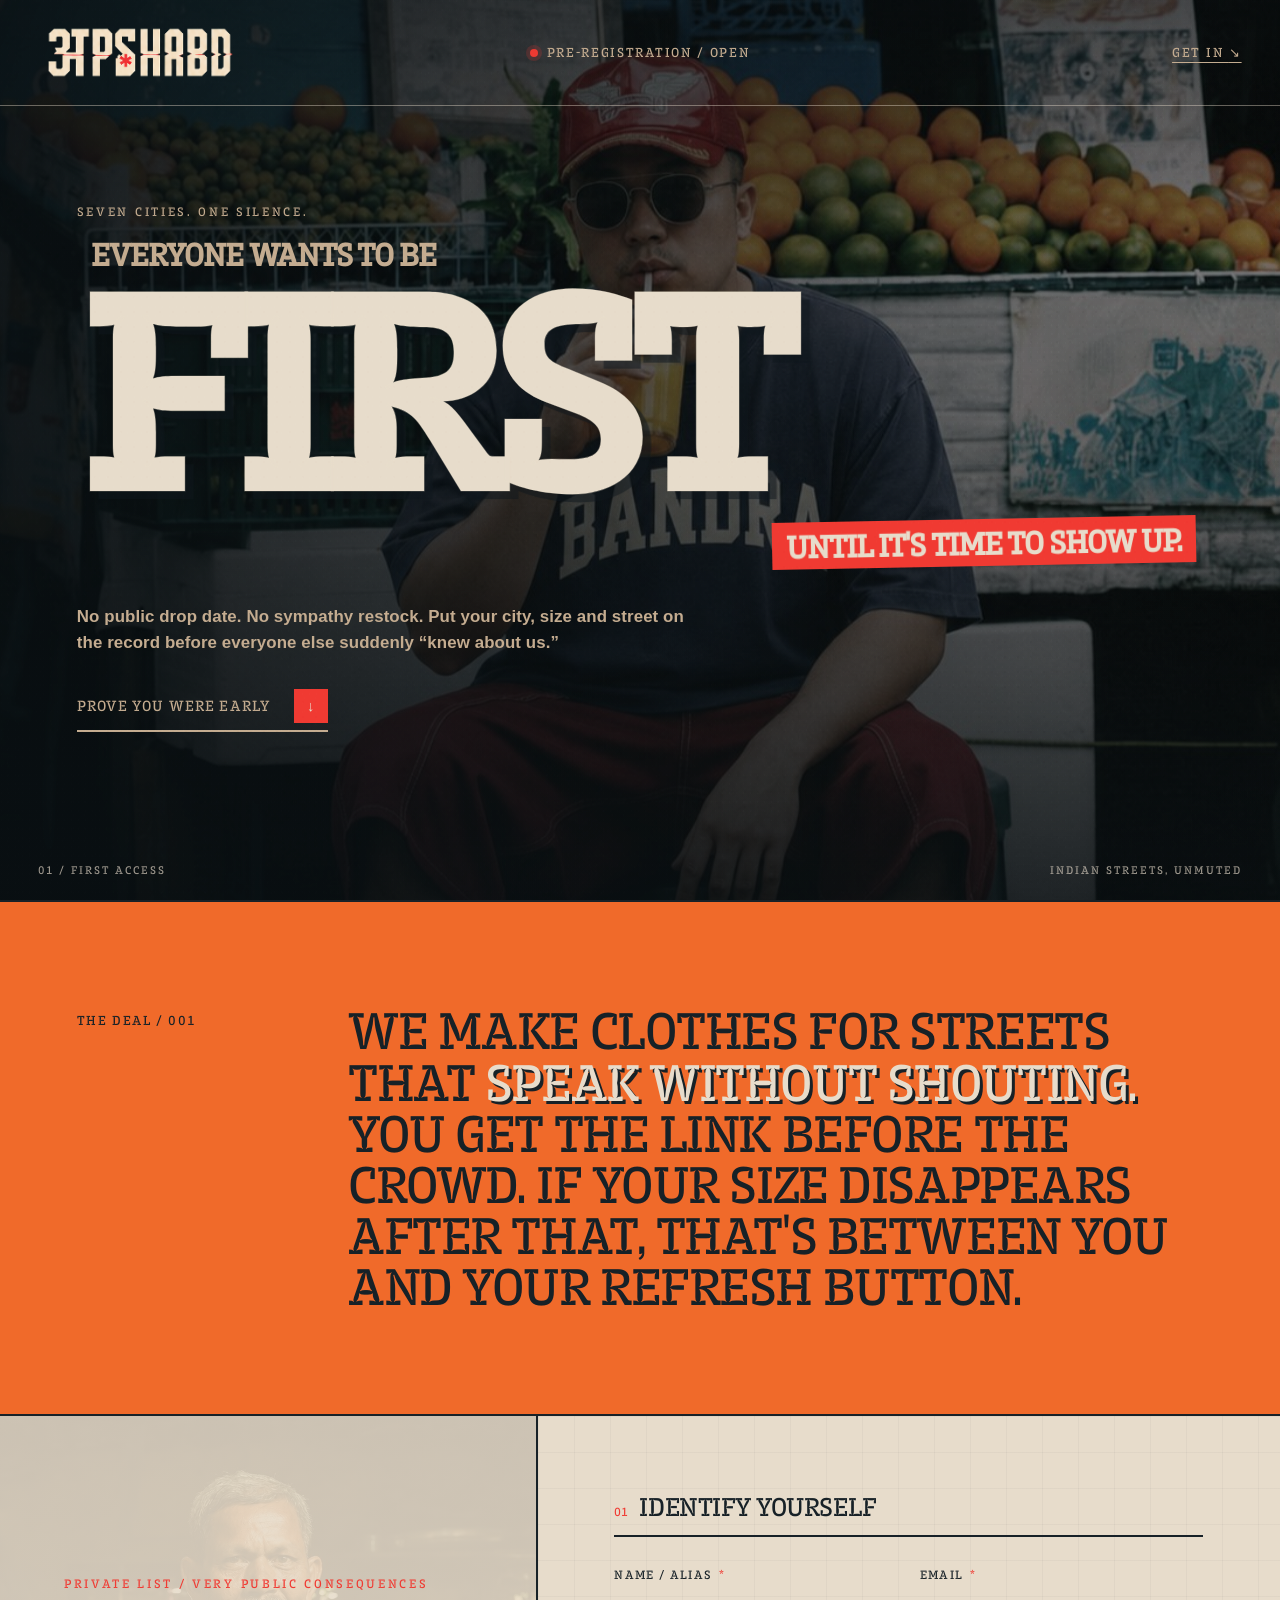
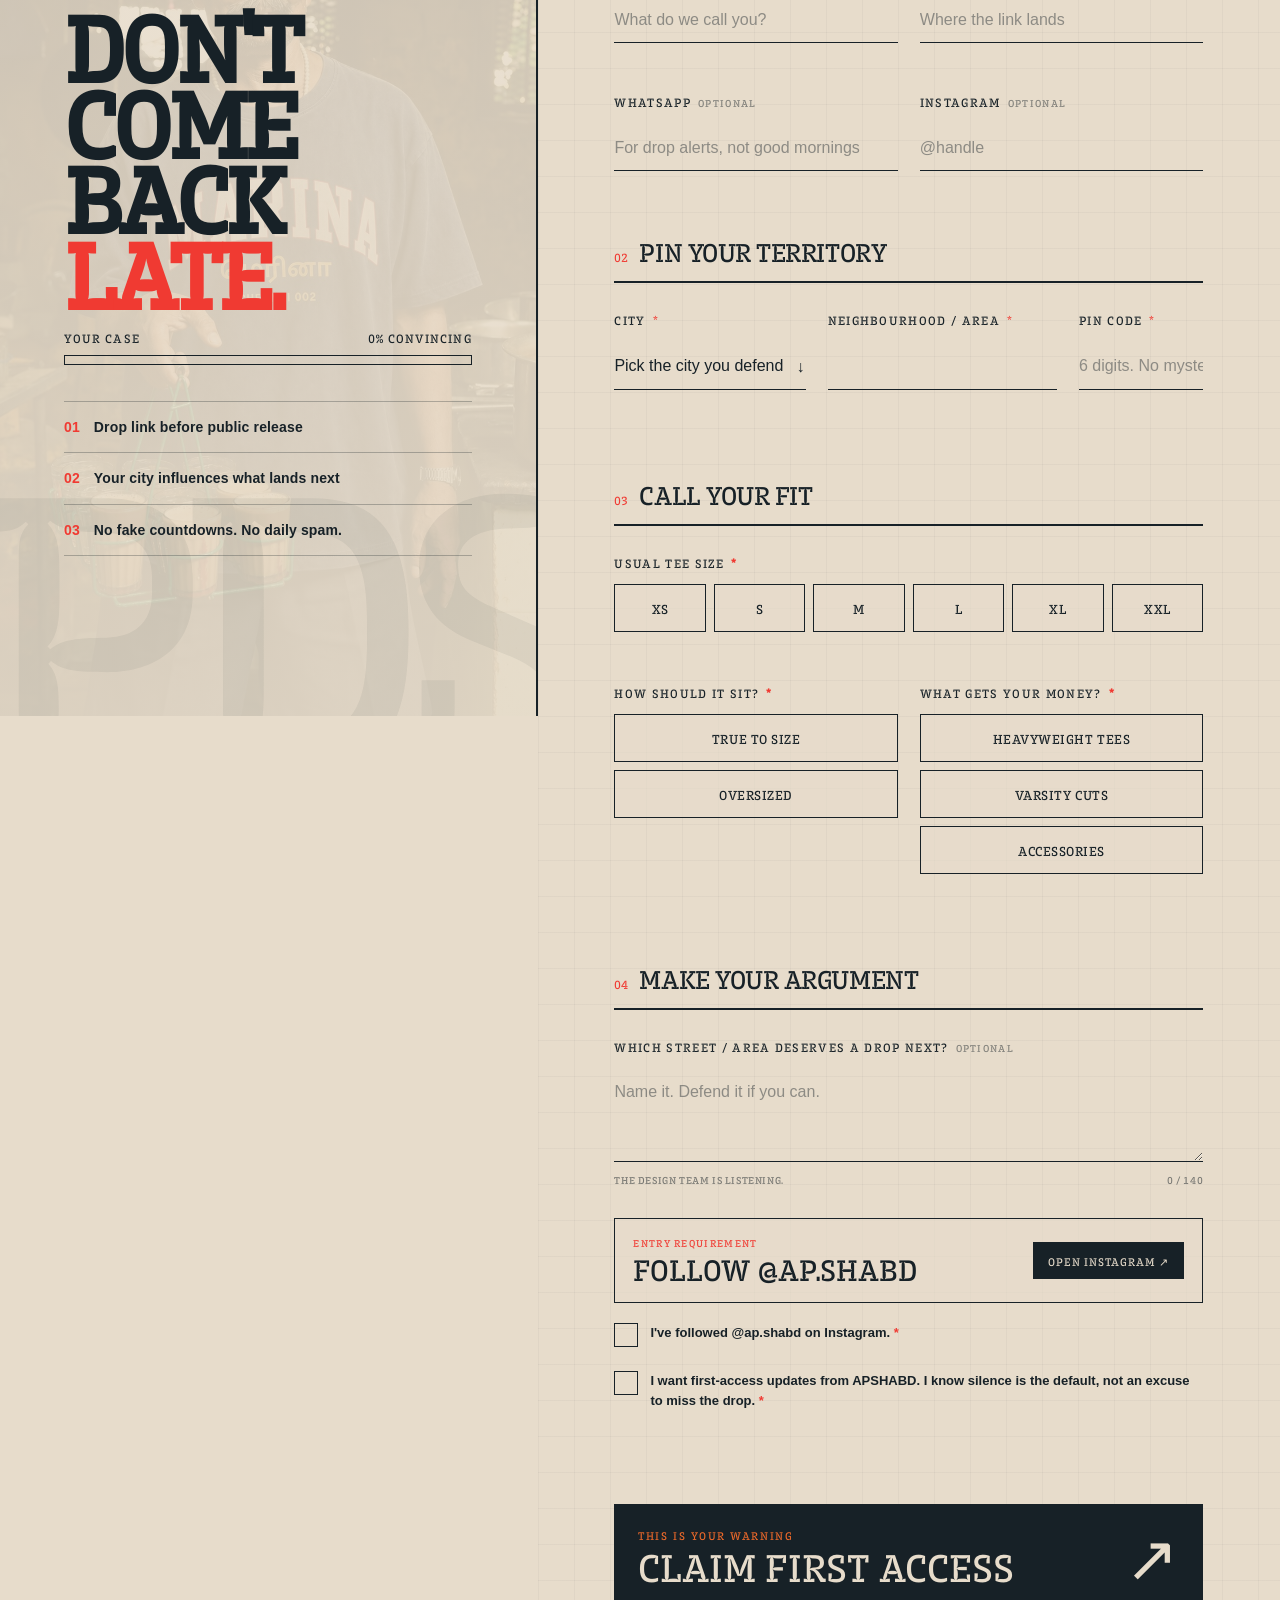
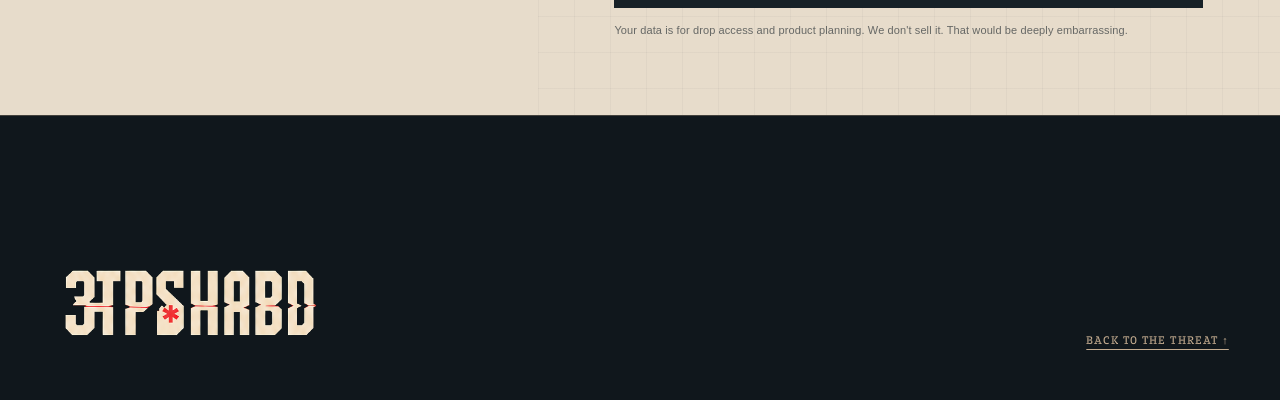
==== pre-registration landing page/index.html @ 4f2601c2 "Launch APSHABD website" ====
<!DOCTYPE html>
<html lang="en">
<head>
  <meta charset="UTF-8">
  <meta name="viewport" content="width=device-width, initial-scale=1.0">
  <meta name="theme-color" content="#10171c">
  <meta name="description" content="Pre-register for first access to APSHABD drops from Pin Drop Silence.">
  <title>APSHABD — First Access</title>
  <link rel="stylesheet" href="index.css">
  <script src="config.js"></script>
  <script src="index.js" defer></script>
</head>
<body>
  <div class="grain" aria-hidden="true"></div>

  <header class="site-header">
    <a class="brand" href="#top" aria-label="APSHABD home">
      <img src="../assets/brand/apshabd-wordmark-cream.png" alt="APSHABD">
    </a>
    <div class="header-note" aria-label="Drop status">
      <span class="status-dot" aria-hidden="true"></span>
      <span>PRE-REGISTRATION / OPEN</span>
    </div>
    <a class="jump-link" href="#register">Get in <span aria-hidden="true">↘</span></a>
  </header>

  <main id="top">
    <section class="hero" aria-labelledby="hero-title">
      <div class="hero-photo" role="img" aria-label="A model wearing a Bandra T-shirt at a neighbourhood fruit stall"></div>
      <div class="hero-shade" aria-hidden="true"></div>

      <div class="hero-copy">
        <p class="eyebrow">SEVEN CITIES. ONE SILENCE.</p>
        <h1 id="hero-title">
          <span class="setup">EVERYONE WANTS TO BE</span>
          <span class="hero-word" data-text="FIRST">FIRST</span>
          <span class="closer">UNTIL IT'S TIME TO SHOW UP.</span>
        </h1>
        <p class="hero-deck">No public drop date. No sympathy restock. Put your city, size and street on the record before everyone else suddenly “knew about us.”</p>
        <a class="hero-cta" href="#register">
          <span>PROVE YOU WERE EARLY</span>
          <span class="arrow" aria-hidden="true">↓</span>
        </a>
      </div>

      <div class="hero-meta" aria-hidden="true">
        <span>01 / FIRST ACCESS</span>
        <span>INDIAN STREETS, UNMUTED</span>
      </div>
    </section>

    <section class="manifesto" aria-label="Early access promise">
      <div class="manifesto-index">THE DEAL / 001</div>
      <p>WE MAKE CLOTHES FOR STREETS THAT <span>SPEAK WITHOUT SHOUTING.</span> YOU GET THE LINK BEFORE THE CROWD. IF YOUR SIZE DISAPPEARS AFTER THAT, THAT'S BETWEEN YOU AND YOUR REFRESH BUTTON.</p>
    </section>

    <section class="registration" id="register" aria-labelledby="form-title">
      <aside class="form-intro">
        <p class="eyebrow dark">PRIVATE LIST / VERY PUBLIC CONSEQUENCES</p>
        <h2 id="form-title">DON'T COME<br>BACK <span>LATE.</span></h2>

        <div class="progress-block" aria-label="Registration completion">
          <div class="progress-label">
            <span>YOUR CASE</span>
            <span id="progress-value">0% CONVINCING</span>
          </div>
          <div class="progress-track" aria-hidden="true">
            <span id="progress-bar"></span>
          </div>
        </div>

        <ul class="access-list" aria-label="Early access benefits">
          <li><span>01</span> Drop link before public release</li>
          <li><span>02</span> Your city influences what lands next</li>
          <li><span>03</span> No fake countdowns. No daily spam.</li>
        </ul>
      </aside>

      <div class="form-shell">
        <form id="early-access-form" novalidate>
          <div class="honeypot" aria-hidden="true">
            <label for="website">Leave this field empty</label>
            <input id="website" name="website" type="text" tabindex="-1" autocomplete="off">
          </div>

          <fieldset class="form-section">
            <legend><span>01</span> IDENTIFY YOURSELF</legend>

            <div class="field-grid two-up">
              <div class="field">
                <label for="name">NAME / ALIAS <span>*</span></label>
                <input id="name" name="name" type="text" autocomplete="name" placeholder="What do we call you?" required>
                <small class="error" id="name-error"></small>
              </div>
              <div class="field">
                <label for="email">EMAIL <span>*</span></label>
                <input id="email" name="email" type="email" autocomplete="email" inputmode="email" placeholder="Where the link lands" required>
                <small class="error" id="email-error"></small>
              </div>
              <div class="field">
                <label for="whatsapp">WHATSAPP <em>OPTIONAL</em></label>
                <input id="whatsapp" name="whatsapp" type="tel" autocomplete="tel" inputmode="tel" placeholder="For drop alerts, not good mornings">
              </div>
              <div class="field">
                <label for="instagram">INSTAGRAM <em>OPTIONAL</em></label>
                <input id="instagram" name="instagram" type="text" autocomplete="off" placeholder="@handle">
              </div>
            </div>
          </fieldset>

          <fieldset class="form-section">
            <legend><span>02</span> PIN YOUR TERRITORY</legend>

            <div class="field-grid location-grid">
              <div class="field">
                <label for="city">CITY <span>*</span></label>
                <div class="select-wrap">
                  <select id="city" name="city" required>
                    <option value="">Pick the city you defend</option>
                    <option>Chennai</option>
                    <option>Mumbai</option>
                    <option>Delhi</option>
                    <option>Pune</option>
                    <option>Bangalore</option>
                    <option>Kolkata</option>
                    <option>Hyderabad</option>
                    <option>Somewhere you're ignoring</option>
                  </select>
                </div>
                <small class="error" id="city-error"></small>
              </div>
              <div class="field">
                <label for="neighbourhood">NEIGHBOURHOOD / AREA <span>*</span></label>
                <input id="neighbourhood" name="neighbourhood" type="text" autocomplete="address-level3" required>
                <small class="error" id="neighbourhood-error"></small>
              </div>
              <div class="field pin-field">
                <label for="pincode">PIN CODE <span>*</span></label>
                <input id="pincode" name="pincode" type="text" inputmode="numeric" autocomplete="postal-code" maxlength="6" pattern="[0-9]{6}" placeholder="6 digits. No mystery." required>
                <small class="error" id="pincode-error"></small>
              </div>
            </div>
          </fieldset>

          <fieldset class="form-section">
            <legend><span>03</span> CALL YOUR FIT</legend>

            <div class="choice-group">
              <span class="group-label">USUAL TEE SIZE <b>*</b></span>
              <div class="choice-row size-row" data-choice-group="size">
                <label><input type="radio" name="size" value="XS" required><span>XS</span></label>
                <label><input type="radio" name="size" value="S"><span>S</span></label>
                <label><input type="radio" name="size" value="M"><span>M</span></label>
                <label><input type="radio" name="size" value="L"><span>L</span></label>
                <label><input type="radio" name="size" value="XL"><span>XL</span></label>
                <label><input type="radio" name="size" value="XXL"><span>XXL</span></label>
              </div>
              <small class="error" id="size-error"></small>
            </div>

            <div class="field-grid two-up choice-spacer">
              <div class="choice-group">
                <span class="group-label">HOW SHOULD IT SIT? <b>*</b></span>
                <div class="choice-row stack-mobile" data-choice-group="fit">
                  <label><input type="radio" name="fit" value="True to size" required><span>TRUE TO SIZE</span></label>
                  <label><input type="radio" name="fit" value="Oversized"><span>OVERSIZED</span></label>
                </div>
                <small class="error" id="fit-error"></small>
              </div>

              <div class="choice-group">
                <span class="group-label">WHAT GETS YOUR MONEY? <b>*</b></span>
                <div class="choice-row stack-mobile product-choices" data-choice-group="product">
                  <label><input type="checkbox" name="product" value="Heavyweight tees"><span>HEAVYWEIGHT TEES</span></label>
                  <label><input type="checkbox" name="product" value="Varsity cuts"><span>VARSITY CUTS</span></label>
                  <label><input type="checkbox" name="product" value="Accessories"><span>ACCESSORIES</span></label>
                </div>
                <small class="error" id="product-error"></small>
              </div>
            </div>
          </fieldset>

          <fieldset class="form-section last-section">
            <legend><span>04</span> MAKE YOUR ARGUMENT</legend>
            <div class="field">
              <label for="street">WHICH STREET / AREA DESERVES A DROP NEXT? <em>OPTIONAL</em></label>
              <textarea id="street" name="street" rows="3" maxlength="140" placeholder="Name it. Defend it if you can."></textarea>
              <div class="field-foot">
                <span>THE DESIGN TEAM IS LISTENING.</span>
                <span id="char-count">0 / 140</span>
              </div>
            </div>

            <div class="instagram-gate">
              <div>
                <small>ENTRY REQUIREMENT</small>
                <strong>FOLLOW @AP.SHABD</strong>
              </div>
              <a href="https://www.instagram.com/ap.shabd?igsh=OHljNTZrczhrNXhj&amp;igsi=OHljNTZrczhrNXhj&amp;utm_source=qr" target="_blank" rel="noopener noreferrer">OPEN INSTAGRAM ↗</a>
            </div>

            <label class="consent instagram-confirmation">
              <input id="instagram-follow" name="instagramFollow" type="checkbox" required>
              <span class="checkmark" aria-hidden="true"></span>
              <span>I've followed @ap.shabd on Instagram. <b>*</b></span>
            </label>
            <small class="error consent-error" id="instagramFollow-error"></small>

            <label class="consent">
              <input id="consent" name="consent" type="checkbox" required>
              <span class="checkmark" aria-hidden="true"></span>
              <span>I want first-access updates from APSHABD. I know silence is the default, not an excuse to miss the drop. <b>*</b></span>
            </label>
            <small class="error consent-error" id="consent-error"></small>
          </fieldset>

          <button class="submit-button" type="submit">
            <span class="button-copy">
              <small>THIS IS YOUR WARNING</small>
              <strong>CLAIM FIRST ACCESS</strong>
            </span>
            <span class="button-arrow" aria-hidden="true">↗</span>
          </button>

          <p class="submission-error" id="submission-error" role="alert" hidden></p>

          <p class="privacy-note">Your data is for drop access and product planning. We don't sell it. That would be deeply embarrassing.</p>
        </form>

        <div class="success-state" id="success-state" role="status" aria-live="polite" hidden>
          <p class="eyebrow dark">CASE FILED / ONE STEP LEFT</p>
          <div class="success-stamp" aria-hidden="true">EARLY</div>
          <h3>CHECK YOUR<br>INBOX.</h3>
          <p id="success-message">We sent you an APSHABD confirmation link. Open it and hit “CONFIRM MY ACCESS” to lock your place before the public drop.</p>
          <div class="access-ticket">
            <span>ACCESS FILE</span>
            <strong id="access-code">PDS-000000</strong>
          </div>
          <button id="reset-form" type="button">REGISTER ANOTHER PERSON</button>
        </div>
      </div>
    </section>
  </main>

  <footer>
    <img src="../assets/brand/apshabd-wordmark-cream.png" alt="APSHABD">
    <a href="#top">BACK TO THE THREAT ↑</a>
  </footer>
</body>
</html>
---- pre-registration landing page/index.css ----
@font-face {
  font-family: "Trench Slab";
  src: url("../assets/fonts/trench-slab/TrenchSlab-Regular.woff2") format("woff2"),
       url("../assets/fonts/trench-slab/TrenchSlab-Regular.woff") format("woff");
  font-display: swap;
  font-style: normal;
  font-weight: 400;
}

:root {
  --night: #10171c;
  --ink: #172127;
  --cream: #c4ac90;
  --paper: #e7dccb;
  --paper-deep: #d7c6af;
  --red: #f03a32;
  --orange: #f06a2a;
  --line: rgba(23, 33, 39, 0.28);
  --display: "Trench Slab", Impact, "Arial Black", sans-serif;
  --body: "Trench Slab", "Arial Narrow", Arial, sans-serif;
  --reading: "Helvetica Neue", Arial, sans-serif;
}

* {
  box-sizing: border-box;
}

html {
  scroll-behavior: smooth;
  background: var(--night);
}

body {
  margin: 0;
  min-width: 320px;
  color: var(--cream);
  background: var(--night);
  font-family: var(--body);
  line-height: 1.4;
}

body.locked {
  overflow: hidden;
}

::selection {
  color: var(--paper);
  background: var(--red);
}

a,
button,
input,
select,
textarea {
  font: inherit;
}

a {
  color: inherit;
}

.header-note,
.jump-link,
.eyebrow,
.hero-cta,
.hero-meta,
.manifesto-index,
.progress-label,
.form-section legend,
.field label,
.group-label,
.choice-row span,
.field-foot,
.button-copy,
.access-ticket,
#reset-form,
footer {
  text-transform: uppercase;
}

.grain {
  position: fixed;
  z-index: 20;
  inset: 0;
  opacity: 0.14;
  pointer-events: none;
  background-image:
    radial-gradient(circle at 20% 10%, rgba(255,255,255,.22) 0 0.7px, transparent .8px),
    radial-gradient(circle at 70% 70%, rgba(255,255,255,.15) 0 0.6px, transparent .7px),
    radial-gradient(circle at 30% 80%, rgba(0,0,0,.25) 0 0.8px, transparent .9px);
  background-size: 7px 9px, 11px 13px, 13px 15px;
  mix-blend-mode: overlay;
}

.site-header {
  position: absolute;
  z-index: 10;
  top: 0;
  left: 0;
  width: 100%;
  min-height: 92px;
  padding: 18px clamp(18px, 3vw, 48px);
  display: grid;
  grid-template-columns: 1fr auto 1fr;
  align-items: center;
  border-bottom: 1px solid rgba(231, 220, 203, 0.42);
}

.brand {
  width: clamp(145px, 16vw, 230px);
}

.brand img,
footer img {
  display: block;
  width: 100%;
  height: auto;
}

.header-note,
.jump-link {
  font-size: 13px;
  line-height: 1.2;
  letter-spacing: 0.13em;
}

.header-note {
  display: flex;
  gap: 9px;
  align-items: center;
}

.status-dot {
  width: 8px;
  height: 8px;
  border-radius: 50%;
  background: var(--red);
  box-shadow: 0 0 0 4px rgba(240, 58, 50, 0.18);
  animation: pulse 1.7s ease-out infinite;
}

.jump-link {
  justify-self: end;
  text-underline-offset: 5px;
}

.hero {
  position: relative;
  min-height: 100svh;
  overflow: hidden;
  display: grid;
  align-items: center;
  padding: 132px clamp(24px, 6vw, 100px) 96px;
  isolation: isolate;
}

.hero-photo,
.hero-shade {
  position: absolute;
  z-index: -3;
  inset: 0;
}

.hero-photo {
  background: url("../assets/campaign/web/mumbai-bandra-fruit-stall.jpg") center 44% / cover no-repeat;
  filter: saturate(0.72) contrast(1.08) brightness(0.72);
  transform: scale(1.025);
  animation: settle 1.2s ease-out both;
}

.hero-shade {
  z-index: -2;
  background:
    linear-gradient(90deg, rgba(9, 15, 18, 0.9) 0%, rgba(9, 15, 18, 0.47) 53%, rgba(9, 15, 18, 0.2) 100%),
    linear-gradient(0deg, rgba(9, 15, 18, 0.74) 0%, transparent 55%),
    linear-gradient(180deg, rgba(9, 15, 18, 0.42), transparent 30%);
}

.hero-copy {
  width: min(1120px, 92vw);
}

.eyebrow {
  margin: 0 0 18px;
  font-size: clamp(12px, 0.95vw, 14px);
  line-height: 1.35;
  letter-spacing: 0.22em;
}

.eyebrow.dark {
  color: var(--red);
}

.hero h1 {
  margin: 0;
  display: flex;
  flex-direction: column;
  align-items: flex-start;
  line-height: 0.81;
}

.setup,
.closer {
  position: relative;
  z-index: 2;
  font-size: clamp(20px, 2.45vw, 36px);
  line-height: 1;
  letter-spacing: -0.035em;
}

.setup {
  margin-left: 1.1vw;
}

.closer {
  align-self: flex-end;
  margin-top: 4px;
  padding: 9px 14px 7px;
  color: var(--paper);
  background: var(--red);
  transform: rotate(-1.1deg);
}

.hero-word {
  position: relative;
  display: block;
  margin: 0.07em 0 0.1em;
  color: var(--paper);
  font-family: var(--display);
  font-size: clamp(112px, 21vw, 330px);
  line-height: 0.74;
  letter-spacing: -0.055em;
  -webkit-text-stroke: 1px rgba(231, 220, 203, 0.3);
  filter: drop-shadow(8px 8px 0 rgba(16, 23, 28, 0.52));
  transform: scaleX(1.08);
  transform-origin: left center;
}

.hero-deck {
  width: min(620px, 92%);
  margin: 38px 0 32px;
  font-family: var(--reading);
  font-size: clamp(16px, 1.32vw, 20px);
  font-weight: 600;
  line-height: 1.55;
  letter-spacing: 0.005em;
  text-transform: none;
}

.hero-cta {
  display: inline-flex;
  align-items: center;
  gap: 24px;
  padding-bottom: 7px;
  border-bottom: 2px solid currentColor;
  text-decoration: none;
  font-size: clamp(14px, 1.15vw, 17px);
  line-height: 1.25;
  letter-spacing: 0.08em;
}

.hero-cta .arrow {
  display: inline-grid;
  width: 34px;
  height: 34px;
  place-items: center;
  color: var(--paper);
  background: var(--red);
  transition: transform 180ms ease;
}

.hero-cta:hover .arrow,
.hero-cta:focus-visible .arrow {
  transform: translateY(6px);
}

.hero-meta {
  position: absolute;
  left: clamp(18px, 3vw, 48px);
  right: clamp(18px, 3vw, 48px);
  bottom: 22px;
  display: flex;
  justify-content: space-between;
  color: rgba(231, 220, 203, 0.68);
  font-size: 11px;
  line-height: 1.35;
  letter-spacing: 0.18em;
}

.manifesto {
  padding: clamp(54px, 8vw, 118px) clamp(18px, 6vw, 100px);
  color: var(--ink);
  background: var(--orange);
  display: grid;
  grid-template-columns: minmax(130px, 220px) minmax(0, 1100px);
  justify-content: center;
  gap: clamp(28px, 4vw, 72px);
  border-top: 2px solid var(--ink);
  border-bottom: 2px solid var(--ink);
}

.manifesto-index {
  padding-top: 8px;
  font-size: 13px;
  line-height: 1.35;
  letter-spacing: 0.12em;
}

.manifesto p {
  margin: 0;
  max-width: 1100px;
  font-size: clamp(32px, 4vw, 64px);
  line-height: 1;
  letter-spacing: -0.028em;
}

.manifesto p span {
  color: var(--paper);
  text-shadow: 3px 3px 0 var(--ink);
}

.registration {
  min-height: 100vh;
  display: grid;
  grid-template-columns: minmax(360px, 0.84fr) minmax(580px, 1.16fr);
  color: var(--ink);
  background: var(--paper);
}

.form-intro {
  position: sticky;
  top: 0;
  height: 100vh;
  padding: clamp(58px, 6vw, 94px) clamp(32px, 5vw, 76px);
  overflow: hidden;
  display: flex;
  flex-direction: column;
  justify-content: center;
  border-right: 2px solid var(--ink);
  background:
    linear-gradient(rgba(231, 220, 203, 0.88), rgba(231, 220, 203, 0.94)),
    url("../assets/campaign/web/chennai-marina-chai.jpg") center / cover;
}

.form-intro::after {
  content: "PDS";
  position: absolute;
  z-index: -1;
  right: -0.1em;
  bottom: -0.14em;
  color: rgba(23, 33, 39, 0.06);
  font-size: clamp(200px, 30vw, 480px);
  line-height: 0.78;
  letter-spacing: -0.08em;
}

.form-intro h2 {
  margin: 0;
  max-width: 740px;
  font-size: clamp(62px, 7.2vw, 118px);
  line-height: 0.82;
  letter-spacing: -0.045em;
}

.form-intro h2 span {
  color: var(--red);
}

.form-intro > p:not(.eyebrow) {
  max-width: 540px;
  margin: 30px 0;
  font-family: var(--reading);
  font-size: clamp(16px, 1.15vw, 18px);
  font-weight: 600;
  line-height: 1.55;
  text-transform: none;
}

.progress-block {
  max-width: 520px;
  margin: 18px 0 36px;
}

.progress-label {
  margin-bottom: 9px;
  display: flex;
  justify-content: space-between;
  font-size: 12px;
  line-height: 1.3;
  letter-spacing: 0.09em;
}

.progress-track {
  width: 100%;
  height: 10px;
  padding: 2px;
  border: 1px solid var(--ink);
}

.progress-track span {
  display: block;
  width: 0%;
  height: 100%;
  background: var(--red);
  transition: width 260ms ease;
}

.access-list {
  margin: 0;
  padding: 0;
  list-style: none;
  border-top: 1px solid var(--line);
}

.access-list li {
  padding: 15px 0;
  display: flex;
  gap: 14px;
  border-bottom: 1px solid var(--line);
  font-family: var(--reading);
  font-size: 14px;
  font-weight: 600;
  line-height: 1.45;
  letter-spacing: 0.01em;
  text-transform: none;
}

.access-list span {
  color: var(--red);
}

.form-shell {
  min-width: 0;
  padding: clamp(45px, 6vw, 92px) clamp(22px, 6vw, 96px);
  background-color: var(--paper);
  background-image:
    linear-gradient(rgba(23, 33, 39, 0.035) 1px, transparent 1px),
    linear-gradient(90deg, rgba(23, 33, 39, 0.035) 1px, transparent 1px);
  background-size: 36px 36px;
}

.honeypot {
  position: absolute !important;
  width: 1px !important;
  height: 1px !important;
  overflow: hidden !important;
  clip: rect(0 0 0 0) !important;
  clip-path: inset(50%) !important;
  white-space: nowrap !important;
}

#early-access-form,
.success-state {
  width: min(100%, 980px);
  margin-inline: auto;
}

.form-section {
  min-inline-size: 0;
  margin: 0 0 68px;
  padding: 0;
  border: 0;
}

.form-section legend {
  width: 100%;
  margin: 0 0 30px;
  padding: 0 0 14px;
  display: flex;
  gap: 12px;
  align-items: baseline;
  border-bottom: 2px solid var(--ink);
  font-size: clamp(23px, 2vw, 32px);
  line-height: 1.1;
  letter-spacing: -0.018em;
}

.form-section legend span {
  margin-right: 0;
  color: var(--red);
  font-size: 0.46em;
}

.field-grid {
  display: grid;
  gap: 28px 22px;
}

.two-up {
  grid-template-columns: repeat(2, minmax(0, 1fr));
}

.location-grid {
  grid-template-columns: 1fr 1.2fr 0.65fr;
}

.field,
.choice-group {
  min-width: 0;
}

.field label,
.group-label {
  display: flex;
  min-height: 19px;
  margin-bottom: 9px;
  align-items: baseline;
  gap: 7px;
  font-size: 12px;
  line-height: 1.35;
  letter-spacing: 0.11em;
}

.field label span,
.group-label b,
.consent b {
  color: var(--red);
}

.field label em {
  color: rgba(23, 33, 39, 0.5);
  font-size: 10px;
  font-style: normal;
}

input,
select,
textarea {
  width: 100%;
  border: 0;
  border-radius: 0;
  outline: 0;
  color: var(--ink);
  background: transparent;
}

.field input,
.field select,
.field textarea {
  padding: 13px 0 11px;
  border-bottom: 1px solid var(--ink);
  font-family: var(--reading);
  font-size: clamp(16px, 1.15vw, 18px);
  font-weight: 500;
  line-height: 1.45;
  text-transform: none;
  transition: border-color 160ms ease, box-shadow 160ms ease;
}

.field textarea {
  resize: vertical;
  min-height: 94px;
  line-height: 1.35;
}

.field input::placeholder,
.field textarea::placeholder {
  color: rgba(23, 33, 39, 0.43);
}

.field input:focus,
.field select:focus,
.field textarea:focus {
  border-color: var(--red);
  box-shadow: 0 2px 0 var(--red);
}

.field.invalid input,
.field.invalid select,
.field.invalid textarea {
  border-color: var(--red);
}

.select-wrap {
  position: relative;
}

.select-wrap::after {
  content: "↓";
  position: absolute;
  right: 1px;
  bottom: 12px;
  pointer-events: none;
}

select {
  appearance: none;
  padding-right: 23px !important;
}

.choice-row {
  display: flex;
  flex-wrap: wrap;
  gap: 8px;
}

.choice-row label {
  cursor: pointer;
}

.choice-row input {
  position: absolute;
  width: 1px;
  height: 1px;
  opacity: 0;
  pointer-events: none;
}

.choice-row span {
  min-height: 48px;
  padding: 13px 15px 11px;
  display: grid;
  place-items: center;
  border: 1px solid var(--ink);
  background: rgba(231, 220, 203, 0.62);
  font-size: 13px;
  line-height: 1.25;
  letter-spacing: 0.04em;
  transition: color 140ms ease, background 140ms ease, transform 140ms ease;
}

.size-row label {
  flex: 1 1 66px;
}

.choice-row input:checked + span {
  color: var(--paper);
  background: var(--ink);
  box-shadow: inset 0 -4px 0 var(--red);
  transform: translateY(-2px);
}

.choice-row input:focus-visible + span {
  outline: 3px solid var(--red);
  outline-offset: 2px;
}

.choice-spacer {
  margin-top: 30px;
}

.stack-mobile label {
  flex: 1 1 140px;
}

.product-choices label {
  flex-basis: 100%;
}

.error {
  min-height: 17px;
  margin-top: 7px;
  display: block;
  color: #b21f1a;
  font-family: var(--reading);
  font-size: 12px;
  line-height: 1.35;
  letter-spacing: 0;
  text-transform: none;
}

.field-foot {
  margin-top: 7px;
  display: flex;
  justify-content: space-between;
  color: rgba(23, 33, 39, 0.55);
  font-size: 10px;
  line-height: 1.35;
  letter-spacing: 0.06em;
}

.instagram-gate {
  margin: 30px 0 20px;
  padding: 18px;
  display: flex;
  justify-content: space-between;
  align-items: center;
  gap: 22px;
  border: 1px solid var(--ink);
  background: rgba(231, 220, 203, 0.62);
}

.instagram-gate div {
  display: grid;
  gap: 5px;
}

.instagram-gate small {
  color: var(--red);
  font-size: 10px;
  line-height: 1.3;
  letter-spacing: 0.13em;
}

.instagram-gate strong {
  font-size: clamp(20px, 2.3vw, 34px);
  font-weight: 400;
  line-height: 1;
}

.instagram-gate a {
  flex: 0 0 auto;
  padding: 12px 14px 10px;
  border: 1px solid var(--ink);
  color: var(--paper);
  background: var(--ink);
  font-size: 11px;
  line-height: 1.2;
  letter-spacing: 0.08em;
  text-decoration: none;
  transition: color 150ms ease, background 150ms ease;
}

.instagram-gate a:hover,
.instagram-gate a:focus-visible {
  color: var(--ink);
  background: var(--red);
}

.instagram-confirmation {
  margin-bottom: 2px;
}

.consent {
  display: grid;
  grid-template-columns: 24px minmax(0, 1fr);
  gap: 12px;
  align-items: start;
  cursor: pointer;
  font-family: var(--reading);
  font-size: 13px;
  font-weight: 600;
  line-height: 1.55;
  letter-spacing: 0;
  text-transform: none;
}

.consent input {
  position: absolute;
  width: 1px;
  height: 1px;
  opacity: 0;
}

.checkmark {
  width: 24px;
  height: 24px;
  display: grid;
  place-items: center;
  border: 1px solid var(--ink);
}

.consent input:checked + .checkmark {
  color: var(--paper);
  background: var(--red);
}

.consent input:checked + .checkmark::after {
  content: "×";
  font-size: 20px;
  line-height: 1;
}

.consent input:focus-visible + .checkmark {
  outline: 3px solid var(--red);
  outline-offset: 2px;
}

.consent-error {
  margin-left: 36px;
}

.submit-button {
  width: 100%;
  min-height: 104px;
  padding: 18px 22px 15px;
  display: flex;
  justify-content: space-between;
  align-items: center;
  border: 2px solid var(--ink);
  color: var(--paper);
  background: var(--ink);
  cursor: pointer;
  text-align: left;
  transition: color 180ms ease, background 180ms ease, transform 180ms ease;
}

.button-copy {
  display: flex;
  flex-direction: column;
  gap: 7px;
}

.button-copy small {
  color: var(--orange);
  font-size: 11px;
  line-height: 1.3;
  letter-spacing: 0.14em;
}

.button-copy strong {
  font-size: clamp(24px, 3vw, 46px);
  font-weight: 400;
  line-height: 0.9;
}

.button-arrow {
  font-size: clamp(36px, 5vw, 70px);
  line-height: 0.7;
}

.submit-button:hover,
.submit-button:focus-visible {
  color: var(--ink);
  background: var(--red);
  transform: translate(-4px, -4px);
  box-shadow: 7px 7px 0 var(--ink);
}

.submit-button:disabled {
  cursor: wait;
  opacity: 0.72;
  transform: none;
  box-shadow: none;
}

.submission-error {
  margin: 14px 0 0;
  padding: 13px 15px;
  border: 1px solid var(--red);
  color: var(--paper);
  background: var(--red);
  font-family: var(--reading);
  font-size: 13px;
  font-weight: 700;
  line-height: 1.45;
  text-transform: none;
}

.submission-error[hidden] {
  display: none;
}

.privacy-note {
  margin: 14px 0 0;
  color: rgba(23, 33, 39, 0.62);
  font-family: var(--reading);
  font-size: 11px;
  line-height: 1.5;
  letter-spacing: 0.01em;
  text-transform: none;
}

.success-state {
  min-height: 76vh;
  position: relative;
  overflow: hidden;
  padding: clamp(38px, 5vw, 74px);
  border: 2px solid var(--ink);
  background: var(--orange);
}

.success-state[hidden] {
  display: none;
}

.success-stamp {
  position: absolute;
  top: 10%;
  right: -4%;
  padding: 8px 15px 4px;
  border: 4px solid var(--red);
  color: var(--red);
  font-size: clamp(50px, 9vw, 130px);
  letter-spacing: -0.04em;
  transform: rotate(11deg);
  opacity: 0.92;
}

.success-state h3 {
  position: relative;
  margin: 14vh 0 32px;
  font-size: clamp(62px, 8vw, 120px);
  line-height: 0.82;
  letter-spacing: -0.045em;
}

.success-state > p:not(.eyebrow) {
  max-width: 570px;
  font-family: var(--reading);
  font-size: clamp(16px, 1.25vw, 19px);
  font-weight: 600;
  line-height: 1.55;
  text-transform: none;
}

.access-ticket {
  max-width: 440px;
  margin: 36px 0;
  padding: 18px;
  display: flex;
  justify-content: space-between;
  border: 1px dashed var(--ink);
  background: var(--paper);
}

.access-ticket span {
  font-size: 11px;
  line-height: 1.35;
  letter-spacing: 0.1em;
}

.access-ticket strong {
  color: var(--red);
  font-size: 17px;
  font-weight: 400;
}

#reset-form {
  padding: 0 0 6px;
  border: 0;
  border-bottom: 1px solid var(--ink);
  color: var(--ink);
  background: transparent;
  cursor: pointer;
  font-size: 12px;
  line-height: 1.3;
  letter-spacing: 0.06em;
}

footer {
  min-height: 285px;
  padding: 50px clamp(18px, 4vw, 66px);
  display: grid;
  grid-template-columns: minmax(180px, 280px) 1fr;
  gap: 50px;
  align-items: end;
  border-top: 1px solid rgba(196, 172, 144, 0.28);
}

footer a {
  margin: 0;
  font-size: 11px;
  line-height: 1.7;
  letter-spacing: 0.1em;
}

footer a {
  justify-self: end;
  text-underline-offset: 5px;
}

@keyframes pulse {
  0% { box-shadow: 0 0 0 0 rgba(240, 58, 50, 0.48); }
  70%, 100% { box-shadow: 0 0 0 9px rgba(240, 58, 50, 0); }
}

@keyframes settle {
  from { opacity: 0; transform: scale(1.08); }
  to { opacity: 1; transform: scale(1.025); }
}

@media (max-width: 980px) {
  .registration {
    grid-template-columns: 1fr;
  }

  .form-intro {
    position: relative;
    height: auto;
    min-height: 600px;
    border-right: 0;
    border-bottom: 2px solid var(--ink);
  }

  .location-grid {
    grid-template-columns: 1fr 1fr;
  }

  .pin-field {
    grid-column: 1 / -1;
  }

  footer {
    grid-template-columns: minmax(180px, 250px) 1fr;
  }

  footer a {
    grid-column: 2;
  }
}

@media (max-width: 700px) {
  .site-header {
    min-height: 74px;
    grid-template-columns: 1fr auto;
  }

  .header-note {
    display: none;
  }

  .hero {
    min-height: 820px;
    align-items: start;
    padding-top: 132px;
  }

  .hero-photo {
    background-position: 62% center;
  }

  .hero-shade {
    background: linear-gradient(90deg, rgba(9, 15, 18, 0.86), rgba(9, 15, 18, 0.38)), linear-gradient(0deg, rgba(9, 15, 18, 0.88), transparent 70%);
  }

  .hero-copy {
    width: 100%;
  }

  .setup,
  .closer {
    font-size: clamp(17px, 5.5vw, 27px);
  }

  .hero-word {
    margin: 0.16em 0 0.22em;
    font-size: clamp(98px, 28vw, 158px);
    transform: scaleX(1.02);
  }

  .closer {
    align-self: flex-start;
  }

  .hero-deck {
    margin-top: 48px;
  }

  .manifesto {
    grid-template-columns: 1fr;
  }

  .manifesto p {
    font-size: clamp(28px, 7.5vw, 44px);
    line-height: 1.03;
  }

  .form-intro {
    min-height: 560px;
  }

  .form-intro h2 {
    font-size: clamp(54px, 14.5vw, 84px);
  }

  .two-up,
  .location-grid {
    grid-template-columns: 1fr;
  }

  .pin-field {
    grid-column: auto;
  }

  .form-shell {
    padding: 52px 20px;
  }

  .form-section {
    margin-bottom: 50px;
  }

  .instagram-gate {
    align-items: stretch;
    flex-direction: column;
  }

  .instagram-gate a {
    text-align: center;
  }

  .size-row label {
    flex-basis: calc(33.333% - 8px);
  }

  .success-state {
    min-height: 650px;
  }

  .success-stamp {
    top: 14%;
  }

  footer {
    grid-template-columns: 1fr;
    align-items: start;
  }

  footer img {
    width: min(260px, 75vw);
  }

  footer a {
    grid-column: auto;
    justify-self: start;
  }
}

@media (prefers-reduced-motion: reduce) {
  html {
    scroll-behavior: auto;
  }

  *,
  *::before,
  *::after {
    animation-duration: 0.001ms !important;
    animation-iteration-count: 1 !important;
    transition-duration: 0.001ms !important;
  }
}
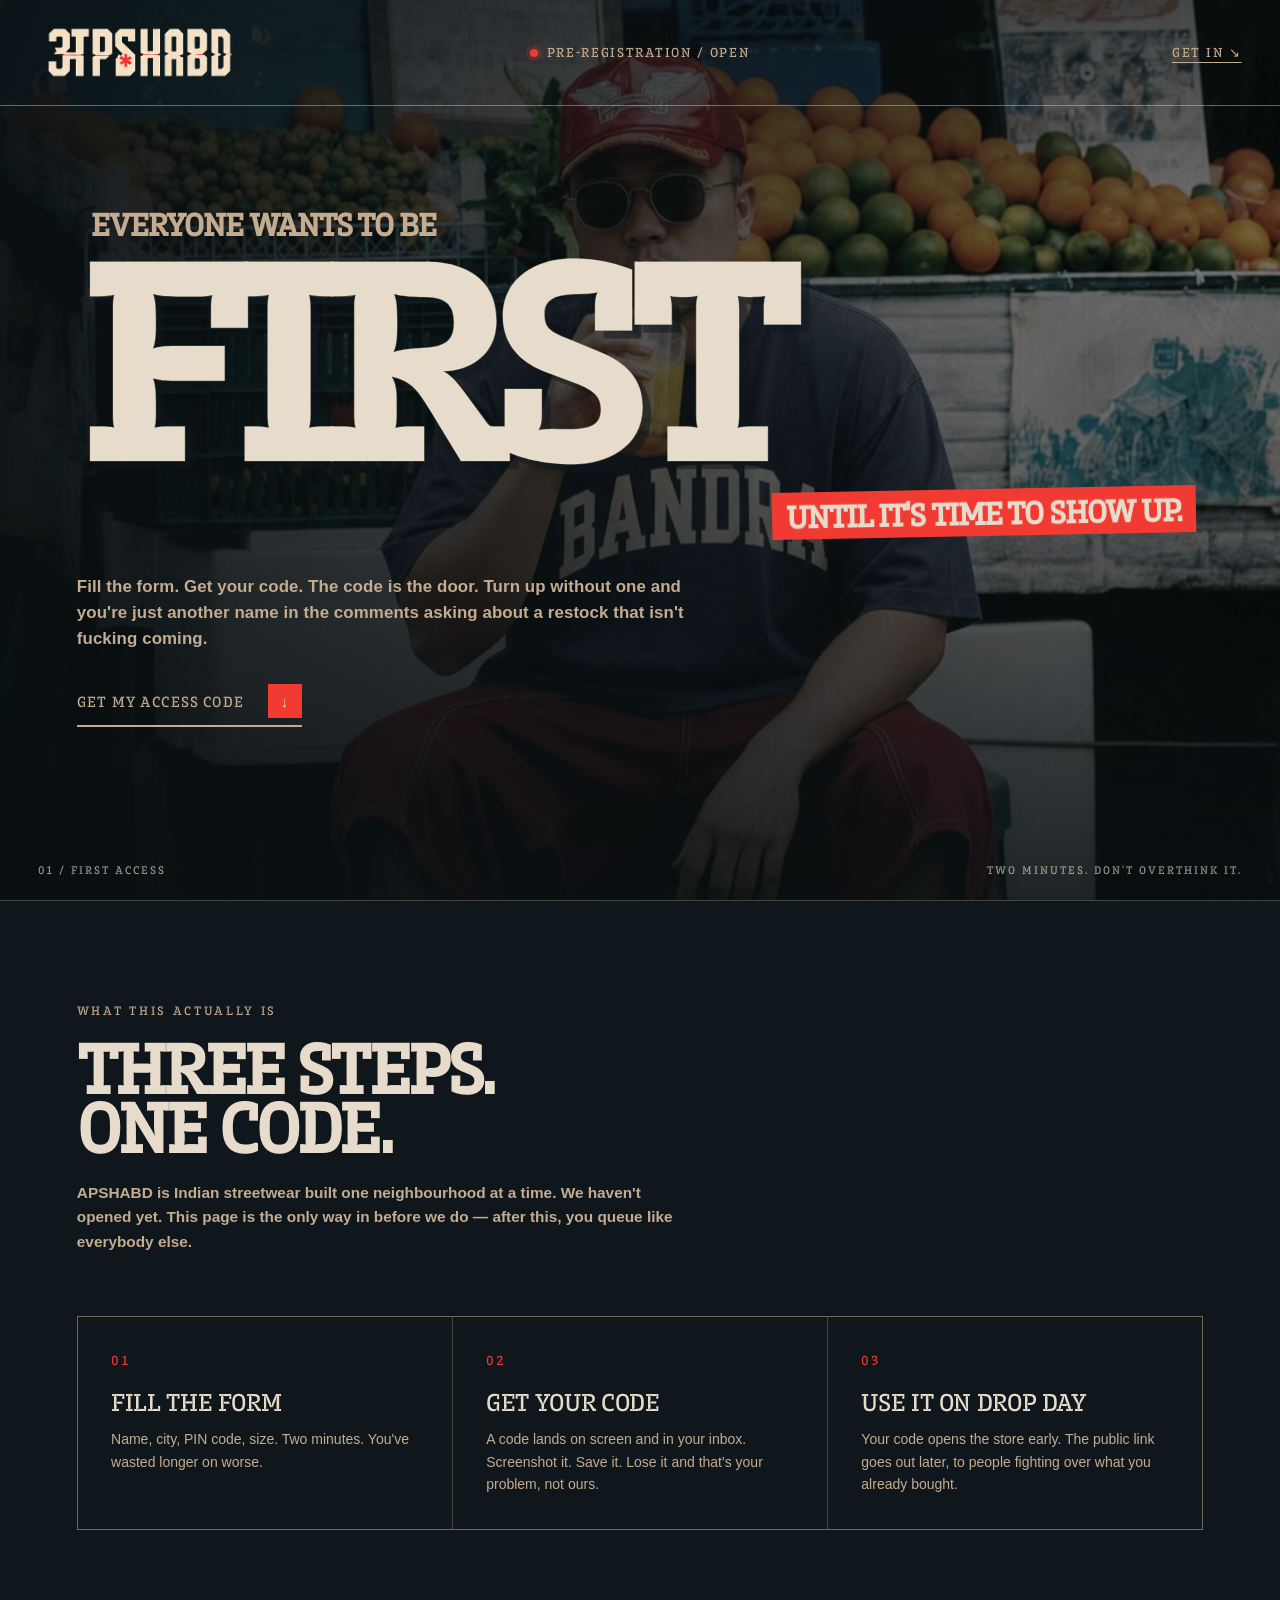
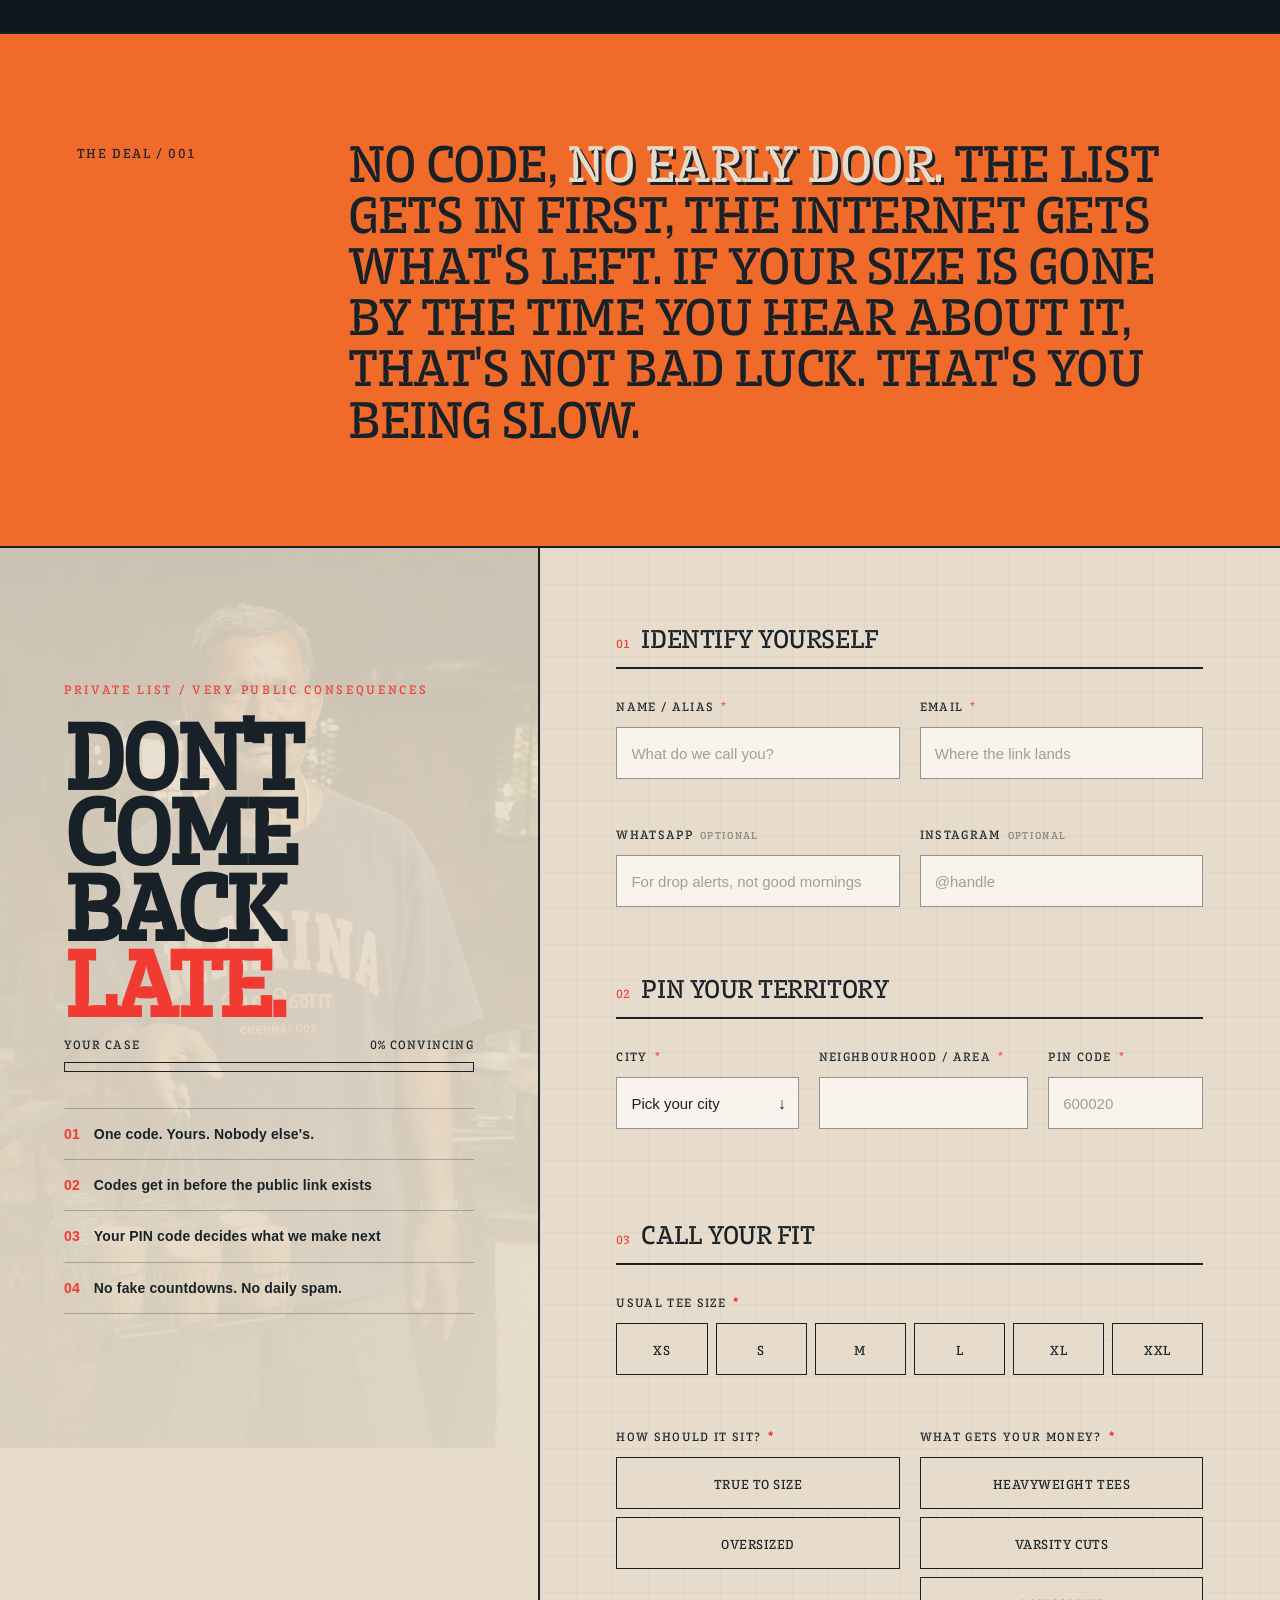
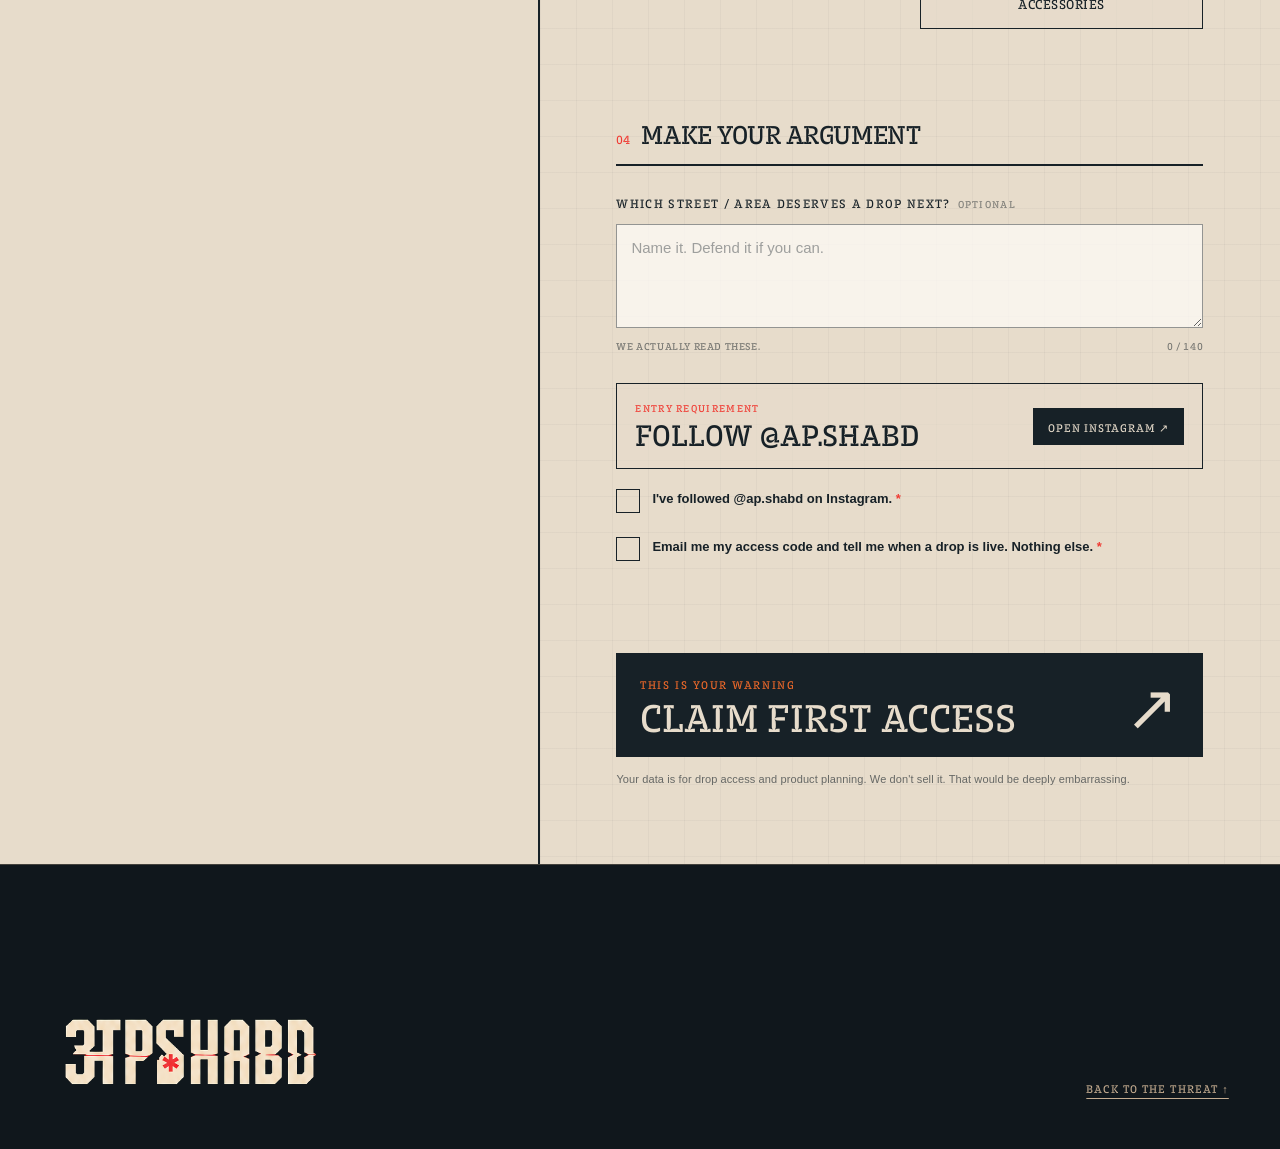
==== commit d1ed70b8: "Rebuild pre-registration around the access code Boxed every form control and aligned the field grid " ====
--- a/pre-registration landing page/index.html
+++ b/pre-registration landing page/index.html
@@ -4,7 +4,7 @@
   <meta charset="UTF-8">
   <meta name="viewport" content="width=device-width, initial-scale=1.0">
   <meta name="theme-color" content="#10171c">
-  <meta name="description" content="Pre-register for first access to APSHABD drops from Pin Drop Silence.">
+  <meta name="description" content="Pre-register for APSHABD. Fill the form, get a unique access code by email, and use it to enter the store before the public drop.">
   <title>APSHABD — First Access</title>
   <link rel="stylesheet" href="index.css">
   <script src="config.js"></script>
@@ -15,7 +15,7 @@
 
   <header class="site-header">
     <a class="brand" href="#top" aria-label="APSHABD home">
-      <img src="../assets/brand/apshabd-wordmark-cream.png" alt="APSHABD">
+      <img src="assets/brand/apshabd-wordmark-cream.png" alt="APSHABD">
     </a>
     <div class="header-note" aria-label="Drop status">
       <span class="status-dot" aria-hidden="true"></span>
@@ -30,28 +30,53 @@
       <div class="hero-shade" aria-hidden="true"></div>
 
       <div class="hero-copy">
-        <p class="eyebrow">SEVEN CITIES. ONE SILENCE.</p>
         <h1 id="hero-title">
           <span class="setup">EVERYONE WANTS TO BE</span>
           <span class="hero-word" data-text="FIRST">FIRST</span>
           <span class="closer">UNTIL IT'S TIME TO SHOW UP.</span>
         </h1>
-        <p class="hero-deck">No public drop date. No sympathy restock. Put your city, size and street on the record before everyone else suddenly “knew about us.”</p>
+        <p class="hero-deck">Fill the form. Get your code. <b>The code is the door.</b> Turn up without one and you're just another name in the comments asking about a restock that isn't fucking coming.</p>
         <a class="hero-cta" href="#register">
-          <span>PROVE YOU WERE EARLY</span>
+          <span>GET MY ACCESS CODE</span>
           <span class="arrow" aria-hidden="true">↓</span>
         </a>
       </div>
 
       <div class="hero-meta" aria-hidden="true">
         <span>01 / FIRST ACCESS</span>
-        <span>INDIAN STREETS, UNMUTED</span>
-      </div>
+        <span>TWO MINUTES. DON'T OVERTHINK IT.</span>
+      </div>
+    </section>
+
+    <section class="how" id="how" aria-labelledby="how-title">
+      <div class="section-head">
+        <p class="eyebrow">WHAT THIS ACTUALLY IS</p>
+        <h2 id="how-title">THREE STEPS.<br>ONE CODE.</h2>
+        <p class="section-deck">APSHABD is Indian streetwear built one neighbourhood at a time. We haven't opened yet. This page is the only way in before we do — after this, you queue like everybody else.</p>
+      </div>
+
+      <ol class="steps">
+        <li>
+          <span class="step-no">01</span>
+          <h3>FILL THE FORM</h3>
+          <p>Name, city, PIN code, size. Two minutes. You've wasted longer on worse.</p>
+        </li>
+        <li>
+          <span class="step-no">02</span>
+          <h3>GET YOUR CODE</h3>
+          <p>A code lands on screen and in your inbox. Screenshot it. Save it. Lose it and that's your problem, not ours.</p>
+        </li>
+        <li>
+          <span class="step-no">03</span>
+          <h3>USE IT ON DROP DAY</h3>
+          <p>Your code opens the store early. The public link goes out later, to people fighting over what you already bought.</p>
+        </li>
+      </ol>
     </section>
 
     <section class="manifesto" aria-label="Early access promise">
       <div class="manifesto-index">THE DEAL / 001</div>
-      <p>WE MAKE CLOTHES FOR STREETS THAT <span>SPEAK WITHOUT SHOUTING.</span> YOU GET THE LINK BEFORE THE CROWD. IF YOUR SIZE DISAPPEARS AFTER THAT, THAT'S BETWEEN YOU AND YOUR REFRESH BUTTON.</p>
+      <p>NO CODE, <span>NO EARLY DOOR.</span> THE LIST GETS IN FIRST, THE INTERNET GETS WHAT'S LEFT. IF YOUR SIZE IS GONE BY THE TIME YOU HEAR ABOUT IT, THAT'S NOT BAD LUCK. THAT'S YOU BEING SLOW.</p>
     </section>
 
     <section class="registration" id="register" aria-labelledby="form-title">
@@ -69,10 +94,11 @@
           </div>
         </div>
 
-        <ul class="access-list" aria-label="Early access benefits">
-          <li><span>01</span> Drop link before public release</li>
-          <li><span>02</span> Your city influences what lands next</li>
-          <li><span>03</span> No fake countdowns. No daily spam.</li>
+        <ul class="access-list" aria-label="What you get">
+          <li><span>01</span> One code. Yours. Nobody else's.</li>
+          <li><span>02</span> Codes get in before the public link exists</li>
+          <li><span>03</span> Your PIN code decides what we make next</li>
+          <li><span>04</span> No fake countdowns. No daily spam.</li>
         </ul>
       </aside>
 
@@ -116,7 +142,7 @@
                 <label for="city">CITY <span>*</span></label>
                 <div class="select-wrap">
                   <select id="city" name="city" required>
-                    <option value="">Pick the city you defend</option>
+                    <option value="">Pick your city</option>
                     <option>Chennai</option>
                     <option>Mumbai</option>
                     <option>Delhi</option>
@@ -136,7 +162,7 @@
               </div>
               <div class="field pin-field">
                 <label for="pincode">PIN CODE <span>*</span></label>
-                <input id="pincode" name="pincode" type="text" inputmode="numeric" autocomplete="postal-code" maxlength="6" pattern="[0-9]{6}" placeholder="6 digits. No mystery." required>
+                <input id="pincode" name="pincode" type="text" inputmode="numeric" autocomplete="postal-code" maxlength="6" pattern="[0-9]{6}" placeholder="600020" required>
                 <small class="error" id="pincode-error"></small>
               </div>
             </div>
@@ -186,7 +212,7 @@
               <label for="street">WHICH STREET / AREA DESERVES A DROP NEXT? <em>OPTIONAL</em></label>
               <textarea id="street" name="street" rows="3" maxlength="140" placeholder="Name it. Defend it if you can."></textarea>
               <div class="field-foot">
-                <span>THE DESIGN TEAM IS LISTENING.</span>
+                <span>WE ACTUALLY READ THESE.</span>
                 <span id="char-count">0 / 140</span>
               </div>
             </div>
@@ -209,7 +235,7 @@
             <label class="consent">
               <input id="consent" name="consent" type="checkbox" required>
               <span class="checkmark" aria-hidden="true"></span>
-              <span>I want first-access updates from APSHABD. I know silence is the default, not an excuse to miss the drop. <b>*</b></span>
+              <span>Email me my access code and tell me when a drop is live. Nothing else. <b>*</b></span>
             </label>
             <small class="error consent-error" id="consent-error"></small>
           </fieldset>
@@ -228,14 +254,22 @@
         </form>
 
         <div class="success-state" id="success-state" role="status" aria-live="polite" hidden>
-          <p class="eyebrow dark">CASE FILED / ONE STEP LEFT</p>
+          <p class="eyebrow dark">YOU'RE ON THE LIST</p>
           <div class="success-stamp" aria-hidden="true">EARLY</div>
-          <h3>CHECK YOUR<br>INBOX.</h3>
-          <p id="success-message">We sent you an APSHABD confirmation link. Open it and hit “CONFIRM MY ACCESS” to lock your place before the public drop.</p>
-          <div class="access-ticket">
-            <span>ACCESS FILE</span>
-            <strong id="access-code">PDS-000000</strong>
-          </div>
+          <h3>THIS IS<br>YOUR CODE.</h3>
+
+          <div class="code-card">
+            <span class="code-card-label">APSHABD ACCESS CODE</span>
+            <strong class="code-value" id="access-code">APS-IND-XXXX-XXXX</strong>
+            <button class="code-copy" id="copy-code" type="button" data-default="COPY CODE">COPY CODE</button>
+          </div>
+
+          <p class="code-warning">
+            <b>Save it now.</b> Screenshot it, write it down, tattoo it. This is what opens the store on drop day. Lose it and don't come crying into our DMs — we're not fucking reissuing it.
+          </p>
+
+          <p id="success-message">It's in your inbox too. Open that email and hit “CONFIRM MY ACCESS” or none of this counts.</p>
+
           <button id="reset-form" type="button">REGISTER ANOTHER PERSON</button>
         </div>
       </div>
@@ -243,7 +277,7 @@
   </main>
 
   <footer>
-    <img src="../assets/brand/apshabd-wordmark-cream.png" alt="APSHABD">
+    <img src="assets/brand/apshabd-wordmark-cream.png" alt="APSHABD">
     <a href="#top">BACK TO THE THREAT ↑</a>
   </footer>
 </body>
--- a/pre-registration landing page/index.css
+++ b/pre-registration landing page/index.css
@@ -1,7 +1,7 @@
 @font-face {
   font-family: "Trench Slab";
-  src: url("../assets/fonts/trench-slab/TrenchSlab-Regular.woff2") format("woff2"),
-       url("../assets/fonts/trench-slab/TrenchSlab-Regular.woff") format("woff");
+  src: url("assets/fonts/trench-slab/TrenchSlab-Regular.woff2") format("woff2"),
+       url("assets/fonts/trench-slab/TrenchSlab-Regular.woff") format("woff");
   font-display: swap;
   font-style: normal;
   font-weight: 400;
@@ -16,6 +16,9 @@
   --red: #f03a32;
   --orange: #f06a2a;
   --line: rgba(23, 33, 39, 0.28);
+  --line-strong: rgba(23, 33, 39, 0.45);
+  --field: rgba(255, 253, 248, 0.72);
+  --control-h: 52px;
   --display: "Trench Slab", Impact, "Arial Black", sans-serif;
   --body: "Trench Slab", "Arial Narrow", Arial, sans-serif;
   --reading: "Helvetica Neue", Arial, sans-serif;
@@ -73,7 +76,9 @@
 .choice-row span,
 .field-foot,
 .button-copy,
-.access-ticket,
+.code-card,
+.step-no,
+.code-copy,
 #reset-form,
 footer {
   text-transform: uppercase;
@@ -163,7 +168,7 @@
 }
 
 .hero-photo {
-  background: url("../assets/campaign/web/mumbai-bandra-fruit-stall.jpg") center 44% / cover no-repeat;
+  background: url("assets/campaign/web/mumbai-bandra-fruit-stall.jpg") center 44% / cover no-repeat;
   filter: saturate(0.72) contrast(1.08) brightness(0.72);
   transform: scale(1.025);
   animation: settle 1.2s ease-out both;
@@ -288,6 +293,82 @@
   letter-spacing: 0.18em;
 }
 
+/* ── HOW IT WORKS ──────────────────────────────────── */
+
+.how {
+  padding: clamp(58px, 8vw, 120px) clamp(18px, 6vw, 100px);
+  border-top: 1px solid rgba(196, 172, 144, 0.3);
+}
+
+.section-head {
+  max-width: 780px;
+  margin: 0 0 clamp(38px, 5vw, 62px);
+}
+
+.section-head h2 {
+  margin: 0;
+  font-size: clamp(40px, 5.4vw, 82px);
+  line-height: 0.86;
+  letter-spacing: -0.04em;
+  text-transform: uppercase;
+}
+
+.how .section-head h2 {
+  color: var(--paper);
+}
+
+.section-deck {
+  max-width: 620px;
+  margin: 24px 0 0;
+  font-family: var(--reading);
+  font-size: clamp(15px, 1.2vw, 18px);
+  font-weight: 600;
+  line-height: 1.6;
+  text-transform: none;
+}
+
+.steps {
+  margin: 0;
+  padding: 0;
+  list-style: none;
+  display: grid;
+  grid-template-columns: repeat(3, minmax(0, 1fr));
+  gap: 1px;
+  background: rgba(196, 172, 144, 0.32);
+  border: 1px solid rgba(196, 172, 144, 0.32);
+}
+
+.steps li {
+  padding: clamp(26px, 2.6vw, 40px);
+  background: var(--night);
+}
+
+.step-no {
+  display: block;
+  margin-bottom: 20px;
+  color: var(--red);
+  font-size: 13px;
+  letter-spacing: 0.16em;
+}
+
+.steps h3 {
+  margin: 0 0 14px;
+  color: var(--paper);
+  font-size: clamp(21px, 1.9vw, 28px);
+  font-weight: 400;
+  line-height: 1.05;
+  letter-spacing: -0.015em;
+}
+
+.steps p {
+  margin: 0;
+  font-family: var(--reading);
+  font-size: 14px;
+  font-weight: 500;
+  line-height: 1.6;
+  text-transform: none;
+}
+
 .manifesto {
   padding: clamp(54px, 8vw, 118px) clamp(18px, 6vw, 100px);
   color: var(--ink);
@@ -337,22 +418,9 @@
   display: flex;
   flex-direction: column;
   justify-content: center;
-  border-right: 2px solid var(--ink);
   background:
     linear-gradient(rgba(231, 220, 203, 0.88), rgba(231, 220, 203, 0.94)),
-    url("../assets/campaign/web/chennai-marina-chai.jpg") center / cover;
-}
-
-.form-intro::after {
-  content: "PDS";
-  position: absolute;
-  z-index: -1;
-  right: -0.1em;
-  bottom: -0.14em;
-  color: rgba(23, 33, 39, 0.06);
-  font-size: clamp(200px, 30vw, 480px);
-  line-height: 0.78;
-  letter-spacing: -0.08em;
+    url("assets/campaign/web/chennai-marina-chai.jpg") center / cover;
 }
 
 .form-intro h2 {
@@ -433,6 +501,8 @@
 .form-shell {
   min-width: 0;
   padding: clamp(45px, 6vw, 92px) clamp(22px, 6vw, 96px);
+  /* Divider lives here, not on the sticky intro, so the rule runs the full column. */
+  border-left: 2px solid var(--ink);
   background-color: var(--paper);
   background-image:
     linear-gradient(rgba(23, 33, 39, 0.035) 1px, transparent 1px),
@@ -484,7 +554,8 @@
 
 .field-grid {
   display: grid;
-  gap: 28px 22px;
+  align-items: start;
+  gap: 24px 20px;
 }
 
 .two-up {
@@ -492,7 +563,7 @@
 }
 
 .location-grid {
-  grid-template-columns: 1fr 1.2fr 0.65fr;
+  grid-template-columns: minmax(0, 1fr) minmax(0, 1.15fr) minmax(0, 0.85fr);
 }
 
 .field,
@@ -535,41 +606,53 @@
   background: transparent;
 }
 
+/* Boxed fields: every control is a visible, equal-height container so the
+   columns line up and the page reads as a form rather than a list of rules. */
 .field input,
 .field select,
 .field textarea {
-  padding: 13px 0 11px;
-  border-bottom: 1px solid var(--ink);
+  min-height: var(--control-h);
+  padding: 12px 14px;
+  border: 1px solid var(--line-strong);
+  background: var(--field);
   font-family: var(--reading);
-  font-size: clamp(16px, 1.15vw, 18px);
+  font-size: clamp(15px, 1.05vw, 17px);
   font-weight: 500;
-  line-height: 1.45;
+  line-height: 1.4;
   text-transform: none;
-  transition: border-color 160ms ease, box-shadow 160ms ease;
+  transition: border-color 160ms ease, box-shadow 160ms ease, background 160ms ease;
 }
 
 .field textarea {
   resize: vertical;
-  min-height: 94px;
-  line-height: 1.35;
+  min-height: 104px;
+  line-height: 1.45;
 }
 
 .field input::placeholder,
 .field textarea::placeholder {
-  color: rgba(23, 33, 39, 0.43);
+  color: rgba(23, 33, 39, 0.4);
+}
+
+.field input:hover,
+.field select:hover,
+.field textarea:hover {
+  border-color: rgba(23, 33, 39, 0.62);
 }
 
 .field input:focus,
 .field select:focus,
 .field textarea:focus {
   border-color: var(--red);
-  box-shadow: 0 2px 0 var(--red);
+  background: #fff;
+  box-shadow: inset 0 -3px 0 var(--red);
 }
 
 .field.invalid input,
 .field.invalid select,
 .field.invalid textarea {
   border-color: var(--red);
+  background: rgba(240, 58, 50, 0.07);
 }
 
 .select-wrap {
@@ -579,14 +662,15 @@
 .select-wrap::after {
   content: "↓";
   position: absolute;
-  right: 1px;
-  bottom: 12px;
+  top: 50%;
+  right: 13px;
+  transform: translateY(-50%);
   pointer-events: none;
 }
 
 select {
   appearance: none;
-  padding-right: 23px !important;
+  padding-right: 34px !important;
 }
 
 .choice-row {
@@ -608,7 +692,7 @@
 }
 
 .choice-row span {
-  min-height: 48px;
+  min-height: var(--control-h);
   padding: 13px 15px 11px;
   display: grid;
   place-items: center;
@@ -865,6 +949,11 @@
   display: none;
 }
 
+/* Red on orange is unreadable — the success panel needs the ink eyebrow. */
+.success-state .eyebrow.dark {
+  color: var(--ink);
+}
+
 .success-stamp {
   position: absolute;
   top: 10%;
@@ -880,8 +969,8 @@
 
 .success-state h3 {
   position: relative;
-  margin: 14vh 0 32px;
-  font-size: clamp(62px, 8vw, 120px);
+  margin: clamp(56px, 9vh, 110px) 0 26px;
+  font-size: clamp(52px, 7vw, 104px);
   line-height: 0.82;
   letter-spacing: -0.045em;
 }
@@ -895,26 +984,72 @@
   text-transform: none;
 }
 
-.access-ticket {
-  max-width: 440px;
-  margin: 36px 0;
-  padding: 18px;
-  display: flex;
-  justify-content: space-between;
-  border: 1px dashed var(--ink);
+.code-card {
+  max-width: 620px;
+  margin: 30px 0 22px;
+  padding: clamp(20px, 2.2vw, 30px);
+  display: grid;
+  gap: 16px;
+  justify-items: start;
+  border: 2px solid var(--ink);
   background: var(--paper);
-}
-
-.access-ticket span {
+  box-shadow: 8px 8px 0 var(--ink);
+}
+
+.code-card-label {
+  color: var(--red);
   font-size: 11px;
   line-height: 1.35;
-  letter-spacing: 0.1em;
-}
-
-.access-ticket strong {
-  color: var(--red);
-  font-size: 17px;
+  letter-spacing: 0.18em;
+}
+
+.code-value {
+  width: 100%;
+  color: var(--ink);
+  /* Sized so the full code stays on one line at every breakpoint. */
+  font-size: clamp(20px, 3.2vw, 38px);
   font-weight: 400;
+  line-height: 1.1;
+  letter-spacing: 0.01em;
+  white-space: nowrap;
+  overflow-wrap: normal;
+  user-select: all;
+}
+
+.code-copy {
+  padding: 12px 18px 10px;
+  border: 1px solid var(--ink);
+  color: var(--paper);
+  background: var(--ink);
+  cursor: pointer;
+  font-size: 11px;
+  line-height: 1.2;
+  letter-spacing: 0.12em;
+  transition: color 150ms ease, background 150ms ease;
+}
+
+.code-copy:hover,
+.code-copy:focus-visible {
+  color: var(--ink);
+  background: var(--red);
+}
+
+.code-copy.copied {
+  color: var(--ink);
+  background: var(--paper);
+}
+
+.code-warning {
+  max-width: 620px;
+  margin: 0 0 26px;
+  padding: 15px 17px;
+  border-left: 4px solid var(--red);
+  background: rgba(23, 33, 39, 0.07);
+  font-family: var(--reading);
+  font-size: 14px;
+  font-weight: 500;
+  line-height: 1.6;
+  text-transform: none;
 }
 
 #reset-form {
@@ -970,8 +1105,15 @@
     position: relative;
     height: auto;
     min-height: 600px;
-    border-right: 0;
     border-bottom: 2px solid var(--ink);
+  }
+
+  .form-shell {
+    border-left: 0;
+  }
+
+  .steps {
+    grid-template-columns: 1fr;
   }
 
   .location-grid {
@@ -1058,6 +1200,10 @@
   .two-up,
   .location-grid {
     grid-template-columns: 1fr;
+  }
+
+  .code-card {
+    box-shadow: 5px 5px 0 var(--ink);
   }
 
   .pin-field {
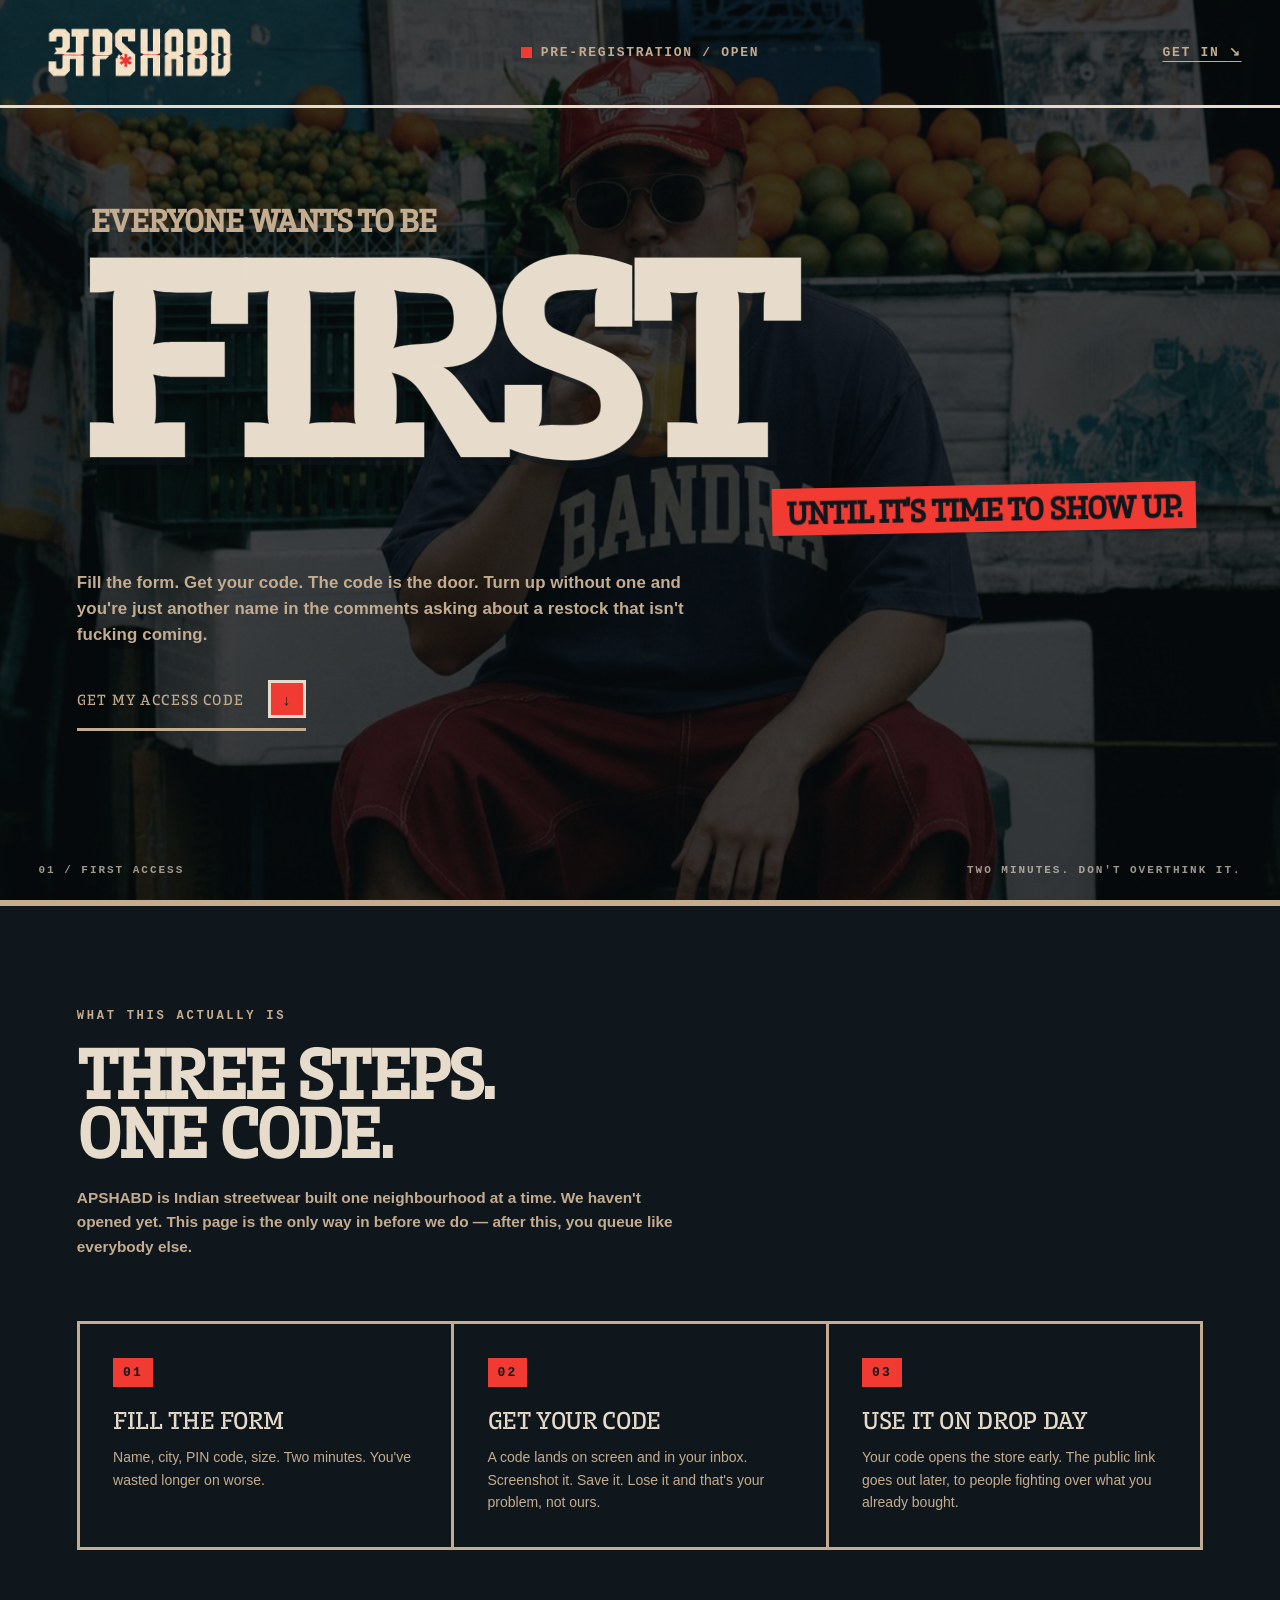
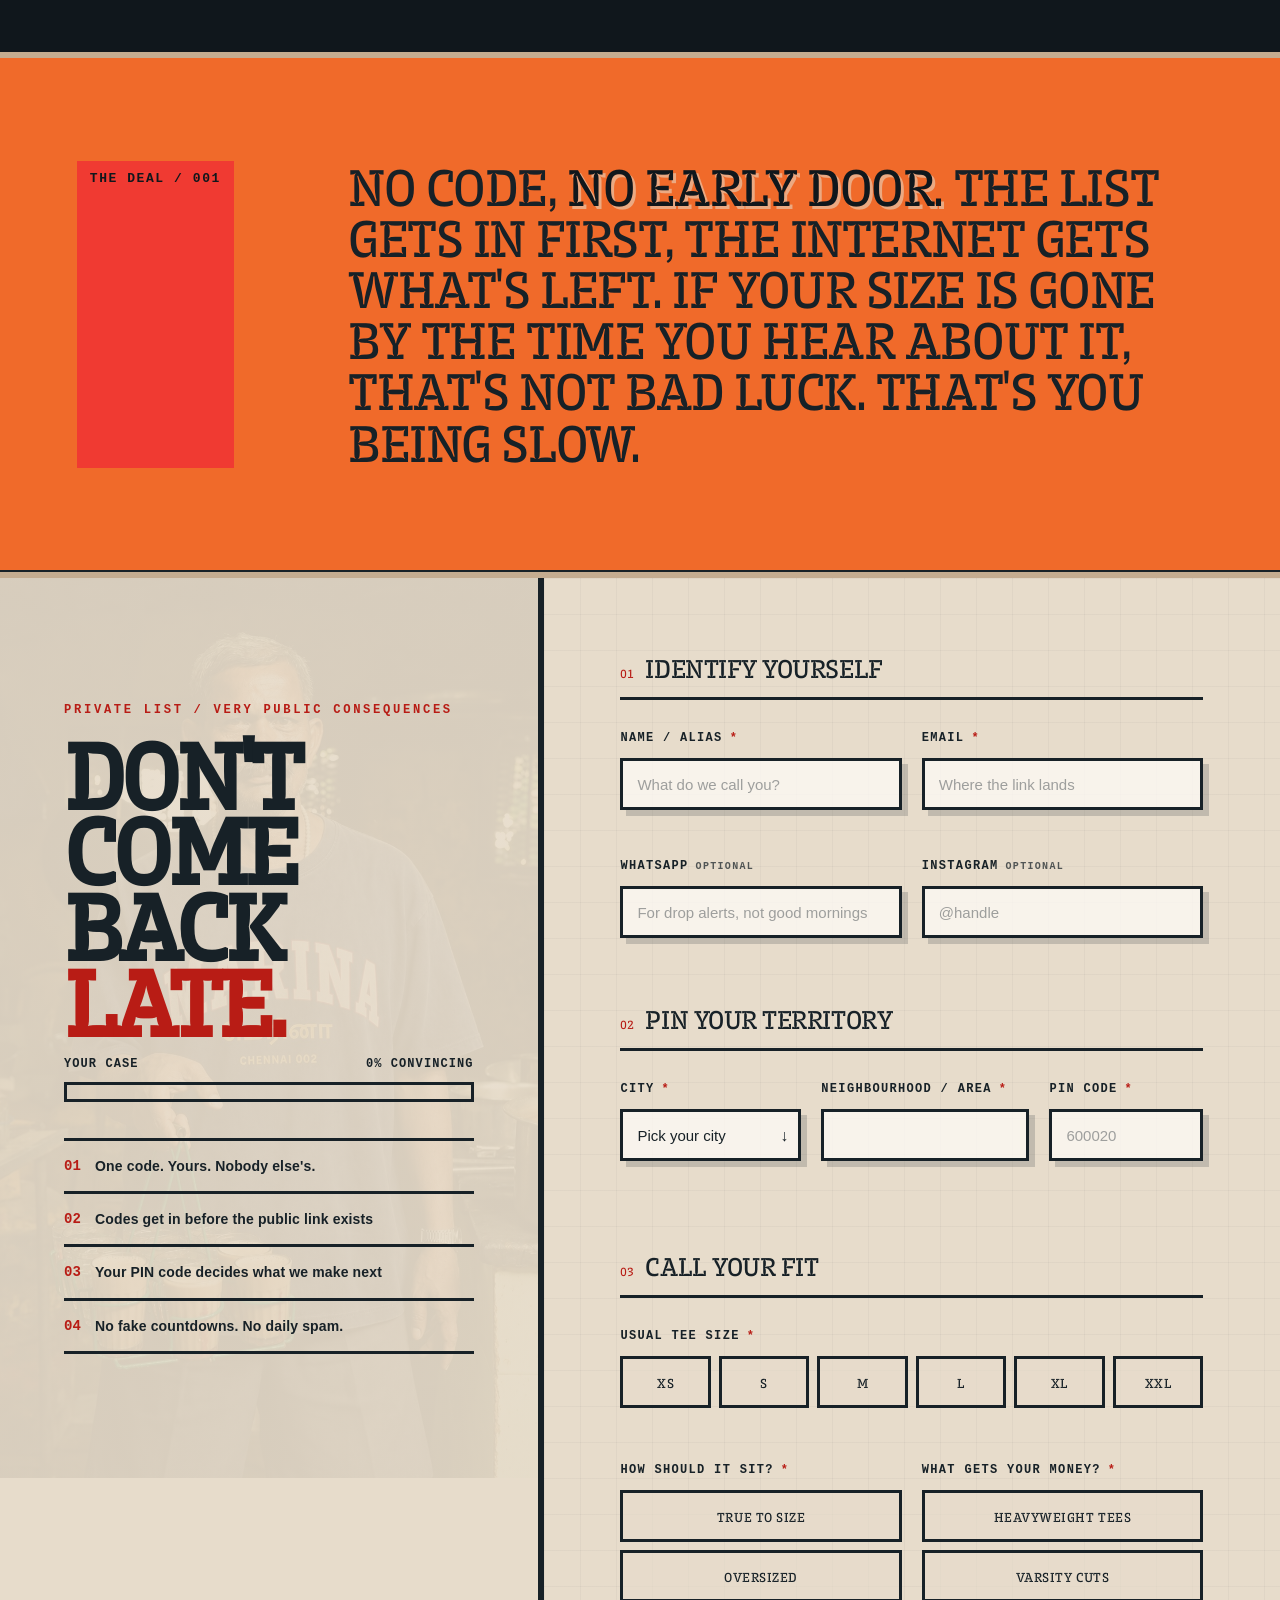
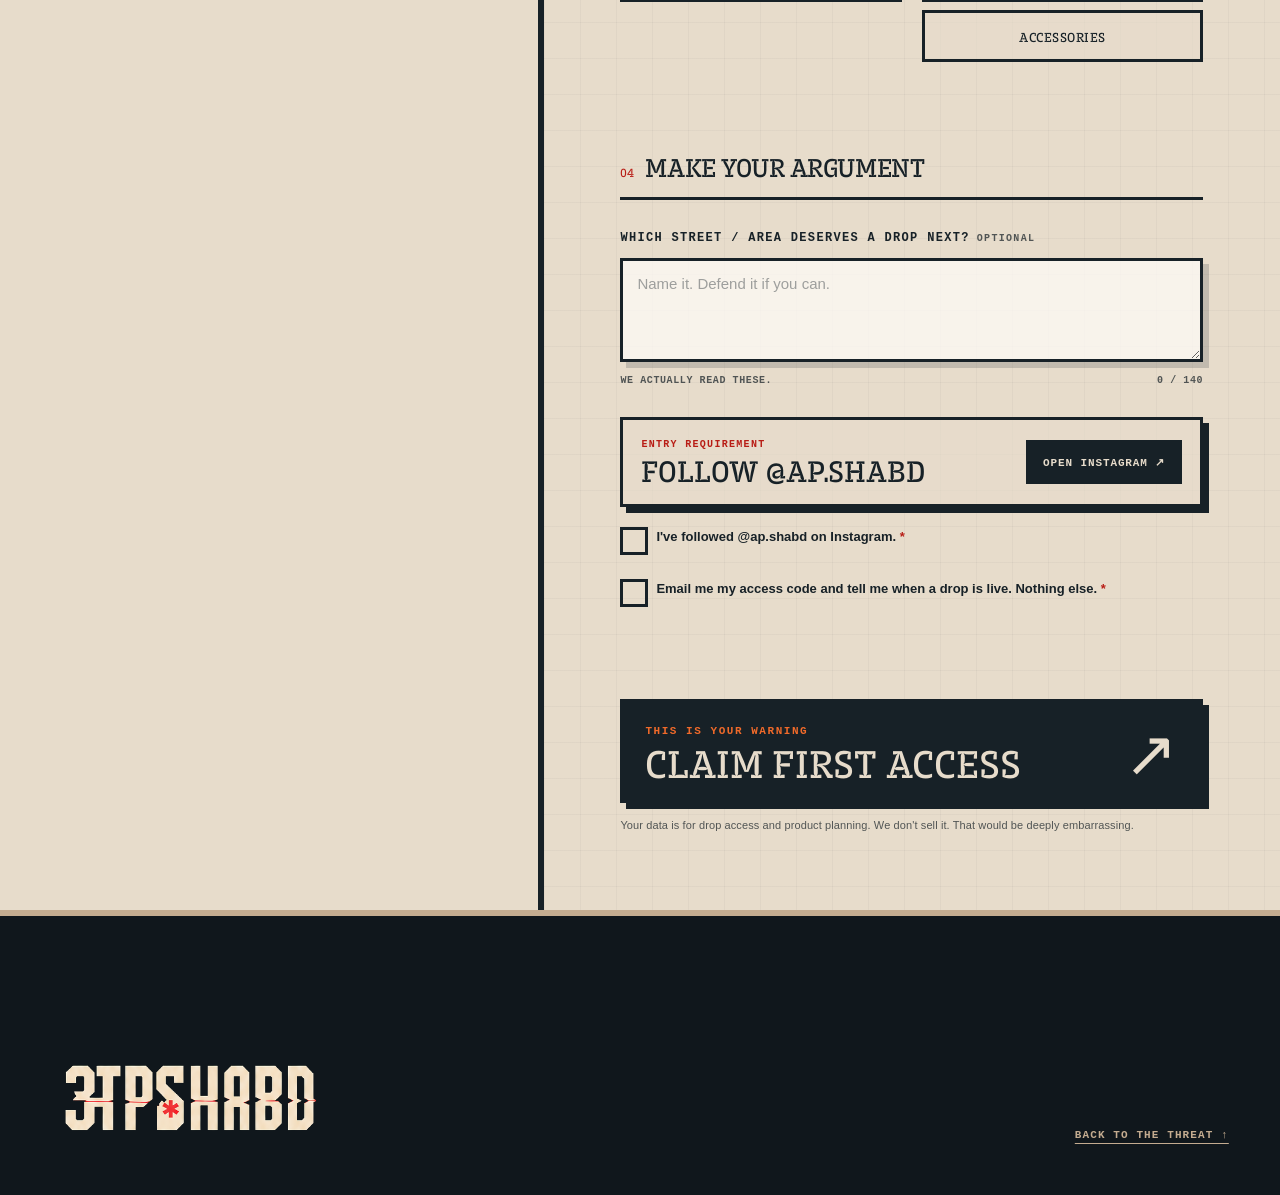
==== commit 859d0cca: "Audit pass: share cards, contrast, tap targets, image weight A full read of the site against a D2C c" ====
--- a/pre-registration landing page/index.html
+++ b/pre-registration landing page/index.html
@@ -6,7 +6,34 @@
   <meta name="theme-color" content="#10171c">
   <meta name="description" content="Pre-register for APSHABD. Fill the form, get a unique access code by email, and use it to enter the store before the public drop.">
   <title>APSHABD — First Access</title>
-  <link rel="stylesheet" href="index.css">
+  <link rel="canonical" href="https://pindropsilence.com/pre-registration/" />
+
+  <!-- Root-absolute: this page lives in a subdirectory, so relative icon paths
+       would resolve against it. -->
+  <link rel="icon" href="/favicon.ico" sizes="32x32" />
+  <link rel="icon" type="image/png" sizes="32x32" href="/assets/icons/favicon-32.png" />
+  <link rel="apple-touch-icon" sizes="180x180" href="/assets/icons/apple-touch-icon.png" />
+
+  <!-- This is the page the brand actually pushes on Instagram and LinkedIn.
+       Without a share card the link renders as a grey rectangle in the one
+       place the whole funnel starts. -->
+  <meta property="og:type" content="website" />
+  <meta property="og:site_name" content="APSHABD" />
+  <meta property="og:locale" content="en_IN" />
+  <meta property="og:url" content="https://pindropsilence.com/pre-registration/" />
+  <meta property="og:title" content="APSHABD - First access" />
+  <meta property="og:description" content="Pre-register for APSHABD. Fill the form, get a unique access code by email, and use it to enter the store before the public drop." />
+  <meta property="og:image" content="https://pindropsilence.com/assets/brand/apshabd-og.jpg" />
+  <meta property="og:image:width" content="1200" />
+  <meta property="og:image:height" content="630" />
+  <meta property="og:image:alt" content="The APSHABD wordmark on a dark ground, above the line 'Wear where you are from.'" />
+  <meta name="twitter:card" content="summary_large_image" />
+  <meta name="twitter:title" content="APSHABD - First access" />
+  <meta name="twitter:description" content="Pre-register for APSHABD. Fill the form, get a unique access code by email, and use it to enter the store before the public drop." />
+  <meta name="twitter:image" content="https://pindropsilence.com/assets/brand/apshabd-og.jpg" />
+
+  <link rel="stylesheet" href="index.css?v=3">
+  <link rel="stylesheet" href="brutal.css?v=4">
   <script src="config.js"></script>
   <script src="index.js" defer></script>
 </head>
--- a/pre-registration landing page/index.css
+++ b/pre-registration landing page/index.css
@@ -1267,3 +1267,101 @@
     transition-duration: 0.001ms !important;
   }
 }
+
+/* ══════════════════════════════════════════════════════════════════════════
+   POLISH PASS — contrast and targets
+
+   This page is the top of the funnel: it is where someone who has no code
+   goes to get one. Two pairings in the palette do not carry text:
+
+     --red    #f03a32  on --paper #e7dccb  →  2.89:1
+     --paper  #e7dccb  on --red   #f03a32  →  2.89:1  (and 2.28 on --orange)
+
+   Both are under AA in either direction, and between them they cover the
+   eyebrows, the step numbers, the required-field marks, the hero CTA chip
+   and the manifesto headline. --red-ink fixes the first; --night fixes the
+   second — a red plate wants dark type on it, not cream.
+   ══════════════════════════════════════════════════════════════════════════ */
+
+:root {
+  --red-ink: #b81c15;   /* 4.8:1 on --paper */
+  --tap: 44px;
+}
+
+/* ── Red as text, on the paper sections ─────────────────────────────────── */
+.eyebrow.dark,
+.consent b,
+.instagram-gate small { color: var(--red-ink); }
+
+/* ── Paper as text, on the red and orange plates ────────────────────────── */
+.closer,
+.hero-cta .arrow { color: var(--night); }
+
+/* 2.28:1 for the page's largest statement. Night on the orange is 5.9:1, and
+   the ink text-shadow that gave the word its depth goes with it — a dark
+   shadow behind dark type is just mud. */
+.manifesto p span {
+  color: var(--night);
+  text-shadow: 3px 3px 0 rgba(231, 220, 203, 0.55);
+}
+
+/* ── Muted greys on paper ───────────────────────────────────────────────── */
+/* 0.5 was 3.0:1, 0.62 was 4.2:1 — both under, on the two lines that explain
+   what is optional and what happens to someone's data. */
+.field label em { color: rgba(23, 33, 39, 0.72); }
+.privacy-note { color: rgba(23, 33, 39, 0.72); }
+/* .button-copy small sits on the ink submit button, not on paper: --orange is
+   5.3:1 there and --red-ink would be 2.5:1. It stays as it is. */
+
+/* ── Tap targets ────────────────────────────────────────────────────────── */
+/* "Get in" was 76x16 — the hero's only call to action. The rule under it is
+   the visual, so an overlay grows the target without moving anything. */
+.hero-cta,
+.instagram-gate a,
+.success-state a {
+  position: relative;
+}
+
+.hero-cta::before,
+.instagram-gate a::before,
+.success-state a::before {
+  content: "";
+  position: absolute;
+  inset: -14px -10px;
+}
+
+/* ── Notch and home indicator ───────────────────────────────────────────── */
+@media (orientation: landscape) {
+  body {
+    padding-left: env(safe-area-inset-left);
+    padding-right: env(safe-area-inset-right);
+  }
+}
+
+/* Every remaining red-on-paper mark: the intro headline's accent word, the
+   numbered steps in both the access list and the fieldset legends, and the
+   required-field asterisks. */
+.form-intro h2 span,
+.access-list li > span,
+.form-section > legend > span,
+.field > label > span,
+.group-label > b { color: var(--red-ink); }
+
+/* 0.55 of ink on paper is 3.4:1. */
+.field-foot span { color: rgba(23, 33, 39, 0.72); }
+
+/* Remaining undersized targets: the header's jump link (76x16), the Instagram
+   hand-off (38px) and the footer's way back (19px). */
+.jump-link,
+.instagram-gate a,
+footer > a { position: relative; }
+
+.jump-link::before,
+.instagram-gate a::before,
+footer > a::before {
+  content: "";
+  position: absolute;
+  inset: -14px -10px;
+}
+
+.instagram-gate a { min-height: var(--tap); display: inline-flex; align-items: center; }
--- a/pre-registration landing page/brutal.css
+++ b/pre-registration landing page/brutal.css
@@ -0,0 +1,211 @@
+/* ══════════════════════════════════════════════════════════════════════════
+   BRUTALIST LAYER — अPSHABD pre-registration
+
+   Same pass as the main site's brutal.css, written separately because this
+   page deploys on its own and shares no class names with the rest of the
+   site — a link to ../brutal.css would break the moment this folder is
+   published by itself. Loaded last, so ordinary rules win on source order.
+
+   To revert: delete the <link rel="stylesheet" href="brutal.css"> in
+   index.html. Nothing in index.css depends on this file.
+   ══════════════════════════════════════════════════════════════════════════ */
+
+:root {
+  --br-rule: 3px;
+  --br-rule-heavy: 6px;
+  --br-off: 10px;
+  --br-off-sm: 6px;
+  --br-mono: ui-monospace, "Cascadia Mono", "Segoe UI Mono", Consolas,
+             "Liberation Mono", "Courier New", monospace;
+}
+
+/* !important because the universal selector has zero specificity — the radii
+   already set on .code-card, .status-dot and the choice controls would
+   otherwise outrank it. */
+*,
+*::before,
+*::after { border-radius: 0 !important; }
+
+/* The dot-screen print sitting over the whole page goes with the halftone
+   the main site carried — same device, same reason. */
+.grain { display: none; }
+
+/* Flat scrims. The three stacked gradients existed to keep the headline
+   legible over the photo; one flat wash does that with a hard edge, and the
+   photo underneath goes harder rather than softer to hold its own against it. */
+.hero-shade { background: rgba(9, 15, 18, 0.66); }
+.hero-photo { filter: saturate(0.85) contrast(1.22) brightness(0.7); }
+
+.form-intro {
+  background:
+    linear-gradient(rgba(231, 220, 203, 0.93), rgba(231, 220, 203, 0.93)),
+    url("assets/campaign/web/chennai-marina-chai.jpg") center / cover;
+}
+
+/* ── Micro-labels ─────────────────────────────────────────────────────────
+   Every piece of meta type reads as machine output. */
+.header-note,
+.jump-link,
+.eyebrow,
+.hero-meta,
+.manifesto-index,
+.progress-label,
+.step-no,
+.field label,
+.group-label,
+.field-foot,
+.button-copy small,
+.code-card-label,
+.code-copy,
+.instagram-gate small,
+.instagram-gate a,
+.access-list span,
+#reset-form,
+footer a {
+  font-family: var(--br-mono);
+  font-weight: 700;
+}
+
+/* ── Structure ────────────────────────────────────────────────────────────
+   Section joins are declared rather than blended. */
+.site-header { border-bottom: var(--br-rule) solid var(--paper); }
+.how { border-top: var(--br-rule-heavy) solid var(--cream); }
+.manifesto { border-top: var(--br-rule-heavy) solid var(--cream); }
+.registration { border-top: var(--br-rule-heavy) solid var(--cream); }
+footer { border-top: var(--br-rule-heavy) solid var(--cream); }
+
+/* Square, and standing still — a pulsing round dot is the one soft object
+   left in the header. */
+.status-dot {
+  width: 11px;
+  height: 11px;
+  box-shadow: none;
+  animation: none;
+}
+
+.hero-cta { border-bottom-width: var(--br-rule); padding-bottom: 10px; }
+
+.hero-cta .arrow {
+  width: 38px;
+  height: 38px;
+  border: var(--br-rule) solid var(--paper);
+}
+
+.manifesto-index {
+  width: max-content;
+  padding: 9px 13px 8px;
+  background: var(--red);
+  color: var(--night);
+}
+
+/* The 1px gutter between the three steps becomes a real rule, so the block
+   reads as three cells rather than one panel with seams. */
+.steps {
+  gap: var(--br-rule);
+  border: var(--br-rule) solid var(--cream);
+  background: var(--cream);
+}
+
+.step-no {
+  width: max-content;
+  padding: 6px 10px 5px;
+  background: var(--red);
+  color: var(--night);
+}
+
+/* ── Form ─────────────────────────────────────────────────────────────────
+   Controls sit on their own plate. Focus swaps the plate to red instead of
+   adding an inset rule — the focused field becomes the only red object in
+   the column, which is a stronger signal than the 3px underline it replaces. */
+.form-shell { border-left: var(--br-rule-heavy) solid var(--ink); }
+.form-section legend { border-bottom: var(--br-rule) solid var(--ink); }
+
+.field input,
+.field select,
+.field textarea {
+  border: var(--br-rule) solid var(--ink);
+  box-shadow: var(--br-off-sm) var(--br-off-sm) 0 rgba(23, 33, 39, 0.18);
+}
+
+.field input:hover,
+.field select:hover,
+.field textarea:hover { border-color: var(--ink); }
+
+.field input:focus,
+.field select:focus,
+.field textarea:focus {
+  border-color: var(--red);
+  box-shadow: var(--br-off-sm) var(--br-off-sm) 0 var(--red);
+}
+
+.field.invalid input,
+.field.invalid select,
+.field.invalid textarea {
+  border-color: var(--red);
+  box-shadow: var(--br-off-sm) var(--br-off-sm) 0 var(--red);
+}
+
+.choice-row span { border: var(--br-rule) solid var(--ink); }
+
+.choice-row label:hover span,
+.choice-row input:checked + span {
+  box-shadow: var(--br-off-sm) var(--br-off-sm) 0 var(--ink);
+}
+
+.choice-row input:focus-visible + span { outline-width: var(--br-rule); }
+
+.checkmark { width: 28px; height: 28px; border: var(--br-rule) solid var(--ink); }
+
+.progress-track { height: 20px; padding: var(--br-rule); border: var(--br-rule) solid var(--ink); }
+.access-list { border-top: var(--br-rule) solid var(--ink); }
+.access-list li { border-bottom: var(--br-rule) solid var(--ink); }
+
+.instagram-gate {
+  border: var(--br-rule) solid var(--ink);
+  box-shadow: var(--br-off-sm) var(--br-off-sm) 0 var(--ink);
+}
+
+.instagram-gate a { border: var(--br-rule) solid var(--ink); }
+
+/* ── Pressables ───────────────────────────────────────────────────────────
+   The control stands on a hard plate and is driven down into it on press
+   until the two line up; travel and offset match, so the outer edge never
+   moves. The submit button already lifted on hover — it keeps that, and the
+   press now takes it the whole way through. */
+.submit-button,
+.code-copy,
+#reset-form {
+  border: var(--br-rule) solid var(--ink);
+  box-shadow: var(--br-off-sm) var(--br-off-sm) 0 var(--ink);
+}
+
+.submit-button:hover,
+.submit-button:focus-visible {
+  transform: translate(calc(var(--br-off-sm) * -1), calc(var(--br-off-sm) * -1));
+  box-shadow: calc(var(--br-off-sm) * 2) calc(var(--br-off-sm) * 2) 0 var(--ink);
+}
+
+.submit-button:not(:disabled):active,
+.code-copy:active,
+#reset-form:active {
+  transform: translate(var(--br-off-sm), var(--br-off-sm));
+  box-shadow: 0 0 0 transparent;
+}
+
+.submit-button:disabled { box-shadow: none; transform: none; }
+
+.code-card { border-width: var(--br-rule); box-shadow: var(--br-off) var(--br-off) 0 var(--ink); }
+.success-stamp { border-width: var(--br-rule-heavy); }
+
+@media (max-width: 820px) {
+  :root {
+    --br-rule: 2px;
+    --br-rule-heavy: 4px;
+    --br-off: 7px;
+    --br-off-sm: 5px;
+  }
+
+  /* The two-column split collapses here, so the divider is no longer between
+     anything — the section rule above it does the separating instead. */
+  .form-shell { border-left: 0; border-top: var(--br-rule-heavy) solid var(--ink); }
+}
